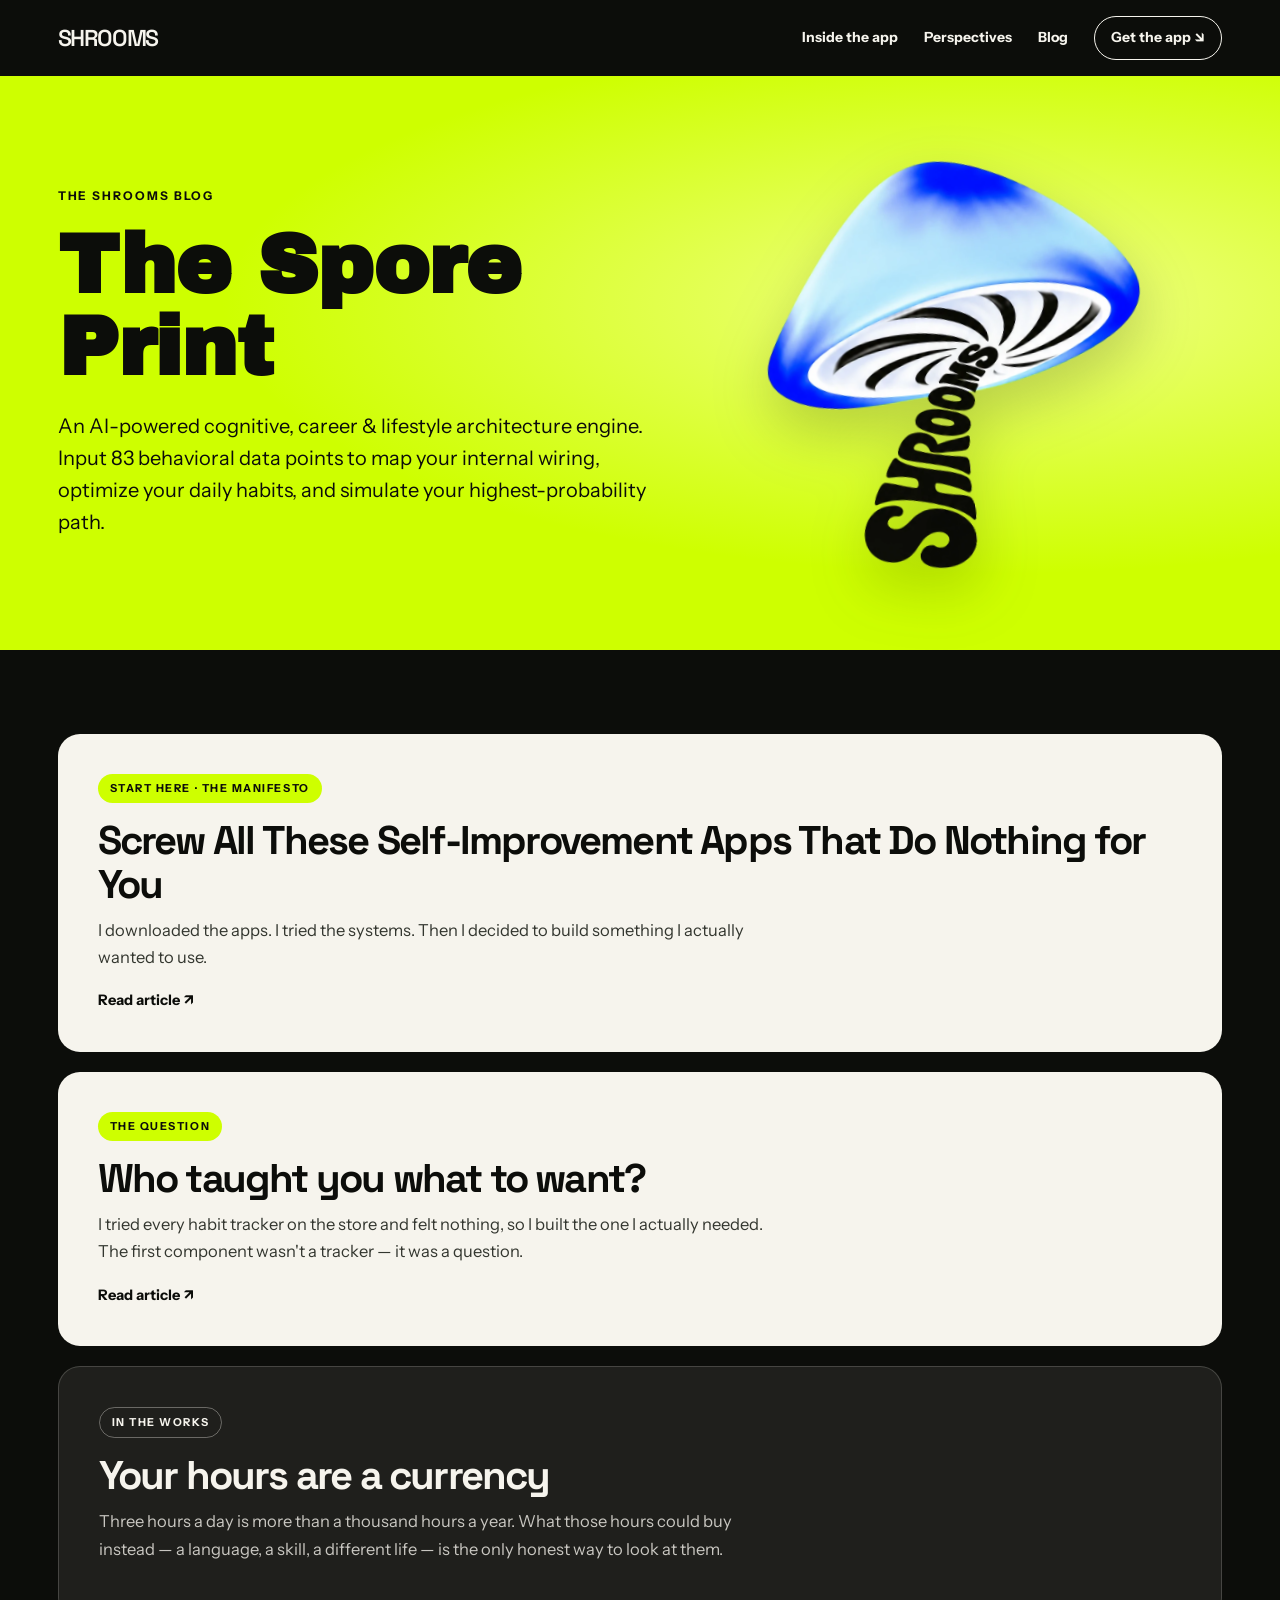
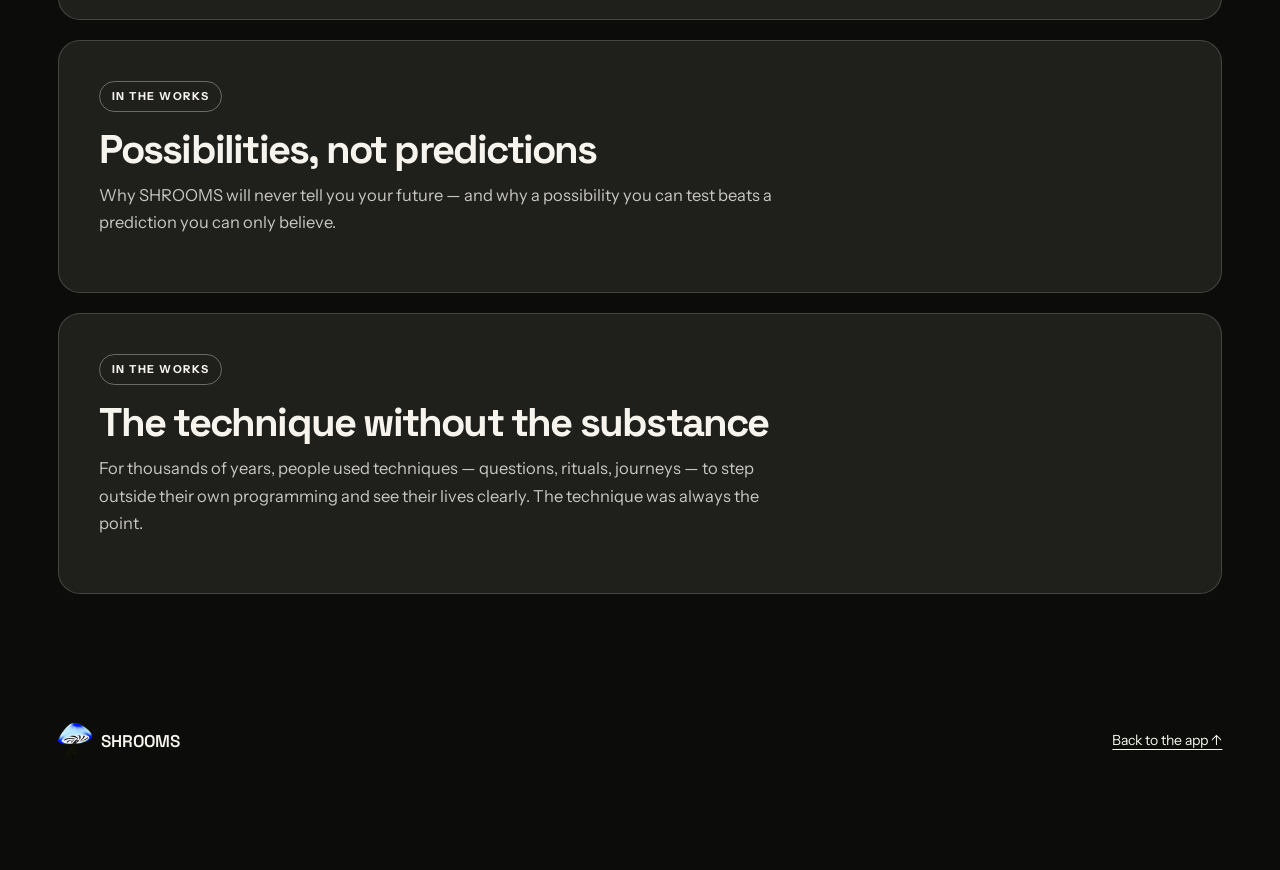
==== blog/index.html @ 31cdce51 "Publish Angel's manifesto article 'Screw All These Self-Improvement Apps That Do Nothing for You' as" ====
<!doctype html>
<html lang="en">
<head>
<meta charset="utf-8">
<meta name="viewport" content="width=device-width, initial-scale=1">
<meta name="description" content="The Spore Print — the SHROOMS blog. Notes on wanting, working, and becoming, from the engineer building an AI-powered cognitive, career & lifestyle architecture engine.">
<meta property="og:type" content="website">
<meta property="og:url" content="https://getshrooms.app/blog/">
<meta property="og:title" content="The Spore Print | The SHROOMS Blog">
<meta property="og:description" content="Notes on wanting, working, and becoming — from the makers of SHROOMS, an AI coach for purpose & career.">
<meta property="og:image" content="https://getshrooms.app/assets/og-image.png">
<meta name="twitter:card" content="summary_large_image">
<meta name="twitter:title" content="The Spore Print | The SHROOMS Blog">
<meta name="twitter:description" content="Notes on wanting, working, and becoming — from the makers of SHROOMS, an AI coach for purpose & career.">
<meta name="twitter:image" content="https://getshrooms.app/assets/og-image.png">
<meta name="theme-color" content="#0b0d09">
<title>The Spore Print | The SHROOMS Blog</title>
<link rel="icon" href="../assets/shrooms.png">
<link rel="preconnect" href="https://fonts.googleapis.com">
<link rel="preconnect" href="https://fonts.gstatic.com" crossorigin>
<link href="https://fonts.googleapis.com/css2?family=Archivo+Black&family=Instrument+Sans:wght@400;500;600;700&family=Space+Grotesk:wght@500;600;700&display=swap" rel="stylesheet">
<link rel="stylesheet" href="../style.css?v=20261117-execution">
<style>
  .spore-hero { background:var(--lime); color:var(--ink); position:relative; overflow:hidden; }
  .spore-hero::before { content:""; position:absolute; inset:0; background:radial-gradient(ellipse at 78% 40%,#f0ff86,transparent 55%); }
  .spore-stage { position:relative; display:grid; grid-template-columns:minmax(0,1.15fr) minmax(0,1fr); align-items:center; gap:24px; padding:clamp(44px,7vw,84px) 0; }
  .spore-kicker { font-size:12px; font-weight:700; letter-spacing:.16em; text-transform:uppercase; margin:0 0 18px; }
  .spore-hero h1 { font-family:"Archivo Black",sans-serif; font-size:clamp(42px,7vw,84px); line-height:.98; letter-spacing:-.01em; margin:0 0 22px; }
  .spore-lead { max-width:52ch; font-size:clamp(16px,1.9vw,20px); line-height:1.6; margin:0; }
  .spore-art { display:grid; place-items:center; }
  .spore-art img { width:min(100%,380px); height:auto; transform:rotate(-6deg); filter:drop-shadow(0 24px 28px #33480040); }
  .post-grid { padding:clamp(44px,7vw,84px) 0 clamp(64px,9vw,110px); display:grid; gap:20px; }
  .post-card { display:block; text-decoration:none; background:var(--paper); color:var(--ink); border-radius:22px; padding:clamp(24px,3.4vw,40px); }
  .post-card .post-tag { display:inline-block; font-size:11px; font-weight:700; letter-spacing:.14em; text-transform:uppercase; background:var(--lime); border-radius:100px; padding:6px 12px; margin-bottom:16px; }
  .post-card h2 { font-family:"Space Grotesk",sans-serif; font-weight:700; font-size:clamp(26px,3.6vw,40px); line-height:1.1; margin:0 0 10px; }
  .post-card p { max-width:62ch; margin:0 0 16px; line-height:1.65; color:#33362f; font-size:16.5px; }
  .post-card .read { font-weight:700; font-size:14.5px; }
  a.post-card:hover h2 { color:var(--blue); }
  .post-card.soon { background:#f6f4ed14; color:var(--paper); border:1px solid #f6f4ed2e; }
  .post-card.soon .post-tag { background:transparent; border:1px solid #f6f4ed59; color:var(--paper); }
  .post-card.soon p { color:#f6f4edc9; }
  @media (max-width:760px) { .spore-stage { grid-template-columns:1fr; } .spore-art img { width:min(64%,300px); } }
</style>
</head>
<body>
<header class="shell">
<a class="wordmark" href="../">SHROOMS</a>
<nav aria-label="Main"><a href="../#preview">Inside the app</a><a class="reviews-nav" href="../#reviews">Perspectives</a><a href="./" aria-current="page">Blog</a><a class="store-link" href="../#download">Get the app ↘</a></nav>
</header>
<main>
<section class="spore-hero">
<div class="shell spore-stage">
<div>
<p class="spore-kicker">The SHROOMS Blog</p>
<h1>The Spore Print</h1>
<p class="spore-lead">An AI-powered cognitive, career &amp; lifestyle architecture engine. Input 83 behavioral data points to map your internal wiring, optimize your daily habits, and simulate your highest-probability path.</p>
</div>
<div class="spore-art"><img src="../assets/shrooms.png" alt="Glacier-blue SHROOMS mushroom"></div>
</div>
</section>
<section class="post-grid shell" aria-label="Articles">
<a class="post-card" href="screw-all-these-self-improvement-apps.html">
<span class="post-tag">Start here · The manifesto</span>
<h2>Screw All These Self-Improvement Apps That Do Nothing for You</h2>
<p>I downloaded the apps. I tried the systems. Then I decided to build something I actually wanted to use.</p>
<span class="read">Read article ↗</span>
</a>
<a class="post-card" href="who-taught-you-what-to-want.html">
<span class="post-tag">The question</span>
<h2>Who taught you what to want?</h2>
<p>I tried every habit tracker on the store and felt nothing, so I built the one I actually needed. The first component wasn't a tracker — it was a question.</p>
<span class="read">Read article ↗</span>
</a>
<div class="post-card soon">
<span class="post-tag">In the works</span>
<h2>Your hours are a currency</h2>
<p>Three hours a day is more than a thousand hours a year. What those hours could buy instead — a language, a skill, a different life — is the only honest way to look at them.</p>
</div>
<div class="post-card soon">
<span class="post-tag">In the works</span>
<h2>Possibilities, not predictions</h2>
<p>Why SHROOMS will never tell you your future — and why a possibility you can test beats a prediction you can only believe.</p>
</div>
<div class="post-card soon">
<span class="post-tag">In the works</span>
<h2>The technique without the substance</h2>
<p>For thousands of years, people used techniques — questions, rituals, journeys — to step outside their own programming and see their lives clearly. The technique was always the point.</p>
</div>
</section>
</main>
<footer class="shell"><a class="wordmark" href="../"><img src="../assets/shrooms.png" alt="">SHROOMS</a><a href="../">Back to the app ↑</a></footer>
</body>
</html>
---- style.css ----
:root {
  --ink:#0c0d0a;
  --paper:#f6f4ed;
  --lime:#ceff00;
  --blue:#141cdd;
}
* { box-sizing:border-box; }
html { scroll-behavior:smooth; }
body { margin:0; background:var(--ink); color:var(--paper); font:16px/1.55 "DM Sans",sans-serif; }
a { color:inherit; text-underline-offset:.25em; }
a:focus-visible { outline:3px solid #778eff; outline-offset:5px; }
.shell { width:min(1250px,91%); margin-inline:auto; }
header, footer { display:flex; justify-content:space-between; align-items:center; gap:12px; padding-block:19px; }
.wordmark { display:inline-flex; align-items:center; gap:8px; font:17px "Archivo Black",sans-serif; text-decoration:none; }
.wordmark img { width:35px; height:36px; object-fit:contain; }
nav { display:flex; align-items:center; gap:26px; font-size:14px; font-weight:700; }
nav a, .button { text-decoration:none; }
.store-link, .button { display:inline-flex; align-items:center; gap:12px; border-radius:100px; padding:10px 16px; border:1px solid currentColor; }
.store-link:hover { color:var(--lime); }
.hero { position:relative; isolation:isolate; overflow:hidden; color:var(--ink); background:var(--lime); }
.hero::before { content:""; position:absolute; z-index:-1; inset:0; background:radial-gradient(ellipse at 77% 36%,#f0ff86,transparent 55%); }
.stage { display:grid; grid-template-columns:minmax(0,1.15fr) minmax(0,1fr); min-height:min(690px,90vh); align-items:center; padding-block:58px; }
.hero-copy { position:relative; z-index:1; }
h1,h2,h3 { font:400 1em/.98 "Archivo Black",sans-serif; margin:0; }
h1 { font-size:clamp(45px,6.4vw,102px); letter-spacing:-.084em; }
h1 span,h1 em { display:block; }
h1 em { color:#151db4; font-style:normal; }
.lead { max-width:39ch; margin:24px 0; font-size:clamp(17px,2vw,22px); }
.button { background:var(--ink); color:var(--paper); font-weight:700; padding:13px 19px; }
.button:hover { background:var(--blue); }
.art { position:relative; display:grid; isolation:isolate; place-items:center; }
.art::before,.art::after { content:""; position:absolute; z-index:-1; width:110%; height:47%; border:1px solid #38410052; border-radius:50%; transform:rotate(-28deg); }
.art::after { width:123%; height:63%; }
.art img { width:min(100%,520px); height:auto; filter:drop-shadow(0 27px 30px #33480053); transform:rotate(-8deg); }
figcaption { display:flex; justify-content:space-between; gap:10px; margin-top:16px; font-size:13px; }
.eyebrow { font-size:13px; letter-spacing:.18em; font-weight:700; color:var(--lime); margin-bottom:18px; }
h2 { font-size:clamp(40px,5.7vw,76px); letter-spacing:-.075em; }
h3 { font-size:17px; }
.download { padding:64px 0; color:var(--ink); background:var(--paper); text-align:center; }
.app-art { width:100px; height:auto; border-radius:19px; margin-bottom:17px; }
.download p { font-size:20px; margin:16px 0; }
.badges { display:flex; justify-content:center; align-items:center; gap:12px; flex-wrap:wrap; }
.badges a { display:flex; align-items:center; min-height:56px; }
.badges img { display:block; height:56px; width:auto; }
.badges a:last-child img { height:82px; margin:-13px; }
.badges { gap:22px; }
footer { font-size:14px; }
@media (max-width:700px) {
  .stage { grid-template-columns:1fr; }
  h1 { font-size:clamp(37px,9.1vw,63px); }
  .stage { padding-block:43px 28px; gap:24px; min-height:0; }
  .art img { width:min(78%,365px); }
  .art::before,.art::after { max-width:100%; }
  nav a:first-child { display:none; }
}
@media (prefers-reduced-motion:no-preference) {
  h1 span { animation: enter-type .7s cubic-bezier(.18,.82,.28,1) both; }
  h1 em { animation: enter-type .8s .14s cubic-bezier(.18,.82,.28,1) both; }
  .art { animation: enter-art 1.1s .05s cubic-bezier(.18,.82,.28,1) both; }
}
@keyframes enter-type {
  from { clip-path:inset(100% 0 0); transform:translateY(.5em); }
  to { clip-path:inset(0); transform:none; }
}
@keyframes enter-art {
  from { opacity:0; transform:translate(12%,10%) rotate(15deg) scale(.79); }
  to { opacity:1; transform:none; }
}
@media (prefers-reduced-motion:reduce) { html { scroll-behavior:auto; } }

/* Keep the entire wordmark stem visible against the lime field. */
.art { padding:18px 12px 35px; }
.art img { position:relative; width:min(100%,480px); transform:rotate(-6deg); }
.art::before,.art::after { transform:rotate(-26deg); }
.orbit {
  position:absolute;
  width:105%;
  height:46%;
  border-radius:50%;
  border:1px solid #35410055;
  transform:rotate(-26deg);
}
.orbit::after {
  content:"";
  position:absolute;
  left:13%;
  bottom:13%;
  width:12px;
  height:12px;
  border-radius:50%;
  background:var(--blue);
}
@media (prefers-reduced-motion:no-preference) {
  .art img { animation:float-art 5s .95s ease-in-out both; }
  .orbit { animation:orbit-in 1.5s .25s ease-out both; }
}
@keyframes float-art {
  0%,100% { transform:translateY(0) rotate(-6deg); }
  48% { transform:translateY(-14px) rotate(-3deg); }
}
@keyframes orbit-in {
  from { opacity:0; transform:rotate(6deg) scale(.7); }
  to { opacity:1; transform:rotate(-26deg) scale(1); }
}
@media (max-width:700px) {
  .art { padding:10px 8px 22px; }
  .art img { width:min(75%,345px); }
  .orbit { width:95%; }
}

.opening { position:relative; min-width:0; }
.opening-control {
  position:absolute;
  z-index:2;
  right:4%;
  bottom:0;
  background:var(--lime);
  color:var(--ink);
  border:1px solid currentColor;
  border-radius:100px;
  padding:7px 13px;
  font:700 13px "DM Sans",sans-serif;
  cursor:pointer;
}
.opening-control:focus-visible { outline:3px solid var(--blue); outline-offset:4px; }
 .sequence {
  display:none;
  position:absolute;
  inset:0 0 37px;
  overflow:hidden;
  border-radius:28px;
  background:#141cdd;
  color:var(--paper);
}
.playing .sequence { display:block; }
.playing .art { visibility:hidden; }
.sequence-diagram { position:absolute; inset:8% 8% 33%; }
.sequence-axis {
  position:absolute;
  inset:0;
  border:1px solid #ffffff70;
  border-radius:50%;
}
.sequence-diagram i {
  position:absolute;
  top:0;
  left:0;
  width:100%;
  height:12px;
  border-radius:50px;
  background:var(--lime);
  transform-origin:left center;
}
.sequence-copy { position:absolute; inset:auto 8% 10%; }
.sequence-copy span { color:var(--lime); font-size:12px; font-weight:700; letter-spacing:.12em; }
.sequence-copy strong {
  display:block;
  margin-top:10px;
  max-width:15ch;
  font:400 clamp(23px,3.6vw,52px)/1.02 "Archivo Black",sans-serif;
  letter-spacing:-.055em;
}
.sequence-progress { position:absolute; inset:auto 0 0; height:3px; background:var(--lime); transform-origin:left; }
@media (max-width:700px) { .opening { padding-bottom:28px; } }
@media (prefers-reduced-motion:reduce) {
  .playing .sequence { display:none; }
  .playing .art { visibility:visible; }
}

.sequence-logo {
  position:absolute;
  inset:0;
  margin:auto;
  width:71%;
  height:84%;
  object-fit:contain;
  opacity:0;
  filter:drop-shadow(0 0 10px #f6f4eda6);
  pointer-events:none;
}

/* Launch identity and editorial rhythm. */
header { padding-block:16px; }
header .wordmark { letter-spacing:-.06em; font-size:23px; }
.hero { background:#cfff08; }
.hero::before { background:radial-gradient(ellipse at 76% 48%,#f2ffb1,transparent 57%); }
.hero-kicker { font-size:12px; font-weight:700; letter-spacing:.16em; margin:0 0 20px; }
.stage { position:relative; grid-template-columns:minmax(0,1fr) minmax(0,1fr); min-height:clamp(600px,56vw,830px); }
.art img { width:min(100%,600px); }
.dither { position:absolute; inset:0; width:100%; height:100%; pointer-events:none; }
.download { text-align:left; padding:clamp(55px,8vw,115px) 0; }
.download>.shell { display:grid; grid-template-columns:minmax(0, .8fr) minmax(0,1.2fr); gap:clamp(24px,7vw,96px); align-items:center; }
.app-art { width:min(100%,370px); justify-self:center; margin:0; border-radius:22%; }
.download .app-name { font-weight:700; font-size:14px; letter-spacing:.15em; margin:0 0 12px; }
.badges { justify-content:flex-start; }
@media (max-width:700px) {
  .stage,.download>.shell { grid-template-columns:1fr; }
  .stage { min-height:0; }
  .art img { width:min(90%,420px); }
  .download { text-align:center; }
  .app-art { width:min(76%,300px); }
  .badges { justify-content:center; }
}

.hero-field {
  position:absolute;
  inset:0;
  pointer-events:none;
  overflow:hidden;
}
.hero-field i {
  position:absolute;
  width:clamp(540px,77vw,1300px);
  aspect-ratio:1;
  top:50%;
  left:77%;
  border:1px solid #1728002c;
  border-radius:43% 57% 62% 38% / 51% 42% 58% 49%;
  transform:translate(-50%,-50%) rotate(var(--angle)) scale(var(--size));
  background:repeating-radial-gradient(ellipse at center,#54760013 0 1px,transparent 2px 21px);
  mask-image:radial-gradient(ellipse at center,transparent 37%,#000 62%,transparent 75%);
}
.hero-field i:nth-child(1) { --angle:-25deg; --size:1; }
.hero-field i:nth-child(2) { --angle:33deg; --size:.83; }
.hero-field i:nth-child(3) { --angle:-48deg; --size:1.17; }
@media (prefers-reduced-motion:no-preference) {
  .hero-field i { animation:terrain-sweep 4.8s cubic-bezier(.2,.65,.24,1) both; }
  .hero-field i:nth-child(2) { animation-delay:.08s; }
  .hero-field i:nth-child(3) { animation-delay:.16s; }
}
@keyframes terrain-sweep {
  0% { opacity:0; transform:translate(-55%,-46%) rotate(calc(var(--angle) - 35deg)) scale(calc(var(--size) * .62)); }
  42% { opacity:1; }
  100% { transform:translate(-50%,-50%) rotate(var(--angle)) scale(var(--size)); }
}
@media (max-width:700px) {
  .hero-field i { top:70%; left:56%; }
}

.hero h1 { font-size:clamp(46px,5.85vw,90px); text-wrap:balance; }
@media (max-width:700px) {
  .hero h1 { font-size:clamp(36px,8.9vw,62px); }
}

/* Social Proof 16 Block (ReactBits Pro layout) */
.social-proof-16 {
  background: #12142d;
  padding-block: clamp(60px, 8vw, 115px);
  border-top: 1px solid #282d5a;
  border-bottom: 1px solid #282d5a;
}
.sp16-container {
  display: grid;
  grid-template-columns: minmax(0, 1fr) minmax(0, 1.2fr);
  gap: clamp(32px, 5vw, 64px);
  align-items: center;
}
.sp16-featured {
  display: flex;
  flex-direction: column;
  gap: 22px;
}
.sp16-tag {
  display: inline-flex;
  align-items: center;
  gap: 12px;
  font-size: 13px;
  font-weight: 700;
  letter-spacing: .12em;
  color: var(--lime);
}
.sp16-quote {
  margin: 0;
  font: 400 clamp(24px, 3.2vw, 40px)/1.15 "Archivo Black", sans-serif;
  letter-spacing: -.04em;
  color: var(--paper);
}
.sp16-author {
  display: flex;
  align-items: center;
  gap: 14px;
}
.sp16-avatar {
  width: 48px;
  height: 48px;
  border-radius: 50%;
  background: var(--lime);
  color: var(--ink);
  font: 700 16px/48px "Archivo Black", sans-serif;
  text-align: center;
  flex-shrink: 0;
}
.sp16-meta strong {
  display: block;
  font-size: 16px;
  color: var(--paper);
}
.sp16-meta span {
  font-size: 13px;
  color: #a4a9d6;
}
.sp16-grid {
  display: grid;
  grid-template-columns: repeat(2, minmax(0, 1fr));
  gap: 14px;
}
.sp16-card {
  background: #1a1e42;
  border: 1px solid #363c72;
  border-radius: 18px;
  padding: 18px 20px;
  display: flex;
  flex-direction: column;
  gap: 12px;
  transition: transform .2s ease, border-color .2s ease;
}
.sp16-card:hover {
  transform: translateY(-2px);
  border-color: #5d66ad;
}
.sp16-card-header {
  display: flex;
  justify-content: space-between;
  align-items: center;
  gap: 10px;
}
.sp16-user {
  display: flex;
  align-items: center;
  gap: 10px;
}
.sp16-pic {
  width: 32px;
  height: 32px;
  border-radius: 50%;
  background: #2b3164;
  color: var(--lime);
  font: 700 12px/32px "DM Sans", sans-serif;
  text-align: center;
  flex-shrink: 0;
}
.sp16-user strong {
  display: block;
  font-size: 14px;
  line-height: 1.2;
  color: var(--paper);
}
.sp16-user span {
  display: block;
  font-size: 12px;
  color: #8b92c4;
}
.sp16-pill {
  font-size: 11px;
  font-weight: 700;
  text-transform: uppercase;
  letter-spacing: .08em;
  padding: 3px 8px;
  border-radius: 100px;
  background: #2b3164;
  color: var(--lime);
}
.sp16-card p {
  margin: 0;
  font-size: 14px;
  line-height: 1.45;
  color: #dde1ff;
}
@media (max-width: 900px) {
  .sp16-container { grid-template-columns: 1fr; }
}
@media (max-width: 520px) {
  .sp16-grid { grid-template-columns: 1fr; }
}

/* Hero: the green becomes a glow in the dark, not a wall. */
.hero {
  color:var(--paper);
  background:radial-gradient(ellipse 55% 75% at 72% 52%,#7d9a05 0%,#3a4a06 30%,#151b0a 58%,#0b0d09 82%);
}
.hero::before { background:radial-gradient(circle at 71% 56%,#dcff4dcc 0,#b6e10055 17%,transparent 36%); }
.hero-kicker { color:var(--lime); }
.hero .lead { color:#d4d7c8; }
h1 em { color:var(--lime); }
.hero .button { background:var(--lime); color:var(--ink); }
.hero .button:hover { background:var(--paper); }
.hero-field i {
  border-color:#ceff001c;
  background:repeating-radial-gradient(ellipse at center,#ceff000d 0 1px,transparent 2px 21px);
}
.orbit, .art::before, .art::after { border-color:#ceff0033; }
.art img { filter:drop-shadow(0 30px 40px #000a); }
@media (max-width:700px) {
  .hero { background:radial-gradient(ellipse 90% 45% at 50% 78%,#7d9a05 0%,#3a4a06 34%,#151b0a 66%,#0b0d09 90%); }
  .hero::before { background:radial-gradient(circle at 50% 80%,#dcff4dcc 0,#b6e10055 24%,transparent 48%); }
}

/* THE TRIP stream: noise in, three directions out, the phone in the middle. */
.stream {
  position:relative;
  overflow:hidden;
  padding-block:clamp(64px,9vw,120px) clamp(48px,6vw,84px);
  background:radial-gradient(ellipse 55% 45% at 50% 56%,#18200d 0%,#0c0d0a 72%);
}
.stream-head { text-align:center; }
.stream-head h2 em { color:var(--lime); font-style:normal; }
.stream-head .lead { max-width:46ch; margin-inline:auto; color:#c9ccbe; }
.stream-stage { position:relative; display:grid; place-items:center; height:clamp(660px,58vw,760px); }
.stream-canvas { position:absolute; inset:0; width:100%; height:100%; }
.stream-device {
  position:relative;
  z-index:1;
  margin:0;
  width:300px;
  transform:perspective(1200px) rotateX(var(--tilt-x,0deg)) rotateY(var(--tilt-y,0deg));
  transition:transform .6s cubic-bezier(.2,.8,.2,1);
}
.stream-device::after {
  content:"";
  position:absolute;
  z-index:3;
  inset:10px;
  border-radius:44px;
  pointer-events:none;
  background:radial-gradient(circle at var(--glare-x,28%) var(--glare-y,8%),#ffffff1c,transparent 42%);
}
.phone {
  position:relative;
  padding:10px;
  border-radius:54px;
  background:linear-gradient(150deg,#55594f,#1b1d18 22%,#0d0e0b 70%,#43473e);
  box-shadow:inset 0 0 0 1.5px #767b6e,inset 0 0 0 4px #0a0b08,0 50px 90px -30px #000,0 0 120px -20px #ceff0040;
}
.phone::before,.phone::after {
  content:"";
  position:absolute;
  width:3px;
  border-radius:2px;
  background:#5d6155;
}
.phone::before { right:-3px; top:26%; height:13%; }
.phone::after { left:-3px; top:20%; height:8%; box-shadow:0 70px 0 #5d6155; }
.phone-island {
  position:absolute;
  z-index:2;
  top:21px;
  left:50%;
  width:92px;
  height:27px;
  margin-left:-46px;
  border-radius:20px;
  background:#000;
}
.device-screen {
  position:relative;
  height:600px;
  overflow:hidden auto;
  scrollbar-width:none;
  border-radius:44px;
  background:linear-gradient(180deg,#18200d,#0b0c09 50%);
}
.phone-status { display:flex; justify-content:space-between; align-items:center; padding:0 14px 0 16px; margin:-36px 0 26px; font-size:13px; font-weight:700; }
.phone-signal { display:flex; align-items:flex-end; gap:2px; height:10px; }
.phone-signal i { width:3px; border-radius:1px; background:var(--paper); }
.phone-signal i:nth-child(1) { height:4px; }
.phone-signal i:nth-child(2) { height:6px; }
.phone-signal i:nth-child(3) { height:8px; }
.phone-signal i:nth-child(4) { height:10px; }
.phone-demo { color:var(--paper); padding:54px 18px 24px; }
.demo-label { margin:0 0 12px; font-size:11px; font-weight:700; letter-spacing:.16em; color:var(--lime); }
.demo-stages { display:flex; gap:4px; padding:4px; border-radius:13px; background:#ffffff0f; }
.demo-stages button {
  flex:1;
  border:0;
  border-radius:9px;
  padding:8px 4px;
  background:transparent;
  color:#b9bcae;
  font:600 12px "DM Sans",sans-serif;
  cursor:pointer;
}
.demo-stages button[aria-pressed="true"] { background:var(--lime); color:var(--ink); }
.phone-demo h3 { margin-top:22px; font-size:25px; line-height:1.06; letter-spacing:-.045em; }
.phone-demo fieldset { border:0; padding:0; margin:18px 0; min-width:0; }
.phone-demo legend { margin-bottom:4px; font-size:12px; color:#a9ac9f; }
.phone-demo label {
  display:flex;
  gap:10px;
  margin:8px 0;
  padding:12px;
  border:1px solid #ffffff1f;
  border-radius:14px;
  background:#ffffff08;
  font-size:14px;
  line-height:1.3;
  cursor:pointer;
  transition:border-color .2s,background-color .2s;
}
.phone-demo label:has(input:checked) { border-color:var(--lime); background:#ceff0012; }
.phone-demo input { accent-color:var(--lime); flex:none; }
.phone-demo p { font-size:14px; color:#c9ccbe; }
.phone-demo #demo-reveal img { display:block; width:100%; height:auto; border-radius:14px; }
.demo-next {
  width:100%;
  border:0;
  border-radius:100px;
  padding:13px;
  background:#ffffff1a;
  color:var(--paper);
  font:700 14px "DM Sans",sans-serif;
  cursor:pointer;
}
.demo-next:not(:disabled) { background:var(--lime); color:var(--ink); }
.demo-next:disabled { opacity:.5; cursor:default; }
.stream-legend { position:relative; z-index:2; display:grid; grid-template-columns:repeat(3,minmax(0,1fr)); gap:24px; text-align:center; }
.stream-legend span { font:700 11px monospace; letter-spacing:.12em; color:var(--lime); }
.stream-legend h3 { margin:8px 0; font-size:20px; letter-spacing:-.03em; }
.stream-legend p { max-width:28ch; margin:0 auto; font-size:14px; color:#a9ac9f; }
.stream-foot { margin-top:30px; text-align:center; }
.demo-motion {
  border:1px solid #ffffff33;
  border-radius:100px;
  padding:7px 14px;
  background:transparent;
  color:#c9ccbe;
  font:600 13px "DM Sans",sans-serif;
  cursor:pointer;
}
.demo-motion[aria-pressed="true"] { border-color:var(--lime); }
@media (max-width:759px) {
  .stream-stage { height:900px; }
  .stream-device { width:min(290px,80vw); }
  .device-screen { height:560px; }
  .stream-legend { grid-template-columns:1fr; gap:22px; }
}
@media (prefers-reduced-motion:reduce) {
  .stream-device { transition:none; }
  .demo-motion { display:none; }
}

/* A bright field keeps the full blue cap and black stem legible. */
.hero { background:#d8f88b; color:#17200d; }
.hero::before { background:radial-gradient(ellipse at 77% 45%,#f4ffd9 0%,#e9ffb9 28%,transparent 66%); }
.hero .hero-kicker { color:#28359f; text-transform:uppercase; }
.hero .lead { color:#29321d; }
.hero h1 em { color:#2535ad; }
.hero .button { background:#17200d; color:#f6f4ed; }
.hero .button:hover { background:#2535ad; }
.hero .art img { filter:drop-shadow(0 22px 27px #33450038); }
.hero-field { opacity:.38; }
.wave-words {
  position:absolute;
  inset:5% -20% 0 38%;
  display:flex;
  flex-direction:column;
  justify-content:center;
  gap:10px;
  transform:perspective(700px) rotateX(32deg) rotateZ(-14deg);
  overflow:hidden;
  pointer-events:none;
  opacity:.12;
  mask-image:radial-gradient(ellipse,#000 15%,transparent 70%);
}
.wave-words span {
  white-space:nowrap;
  font:400 clamp(22px,3.8vw,60px)/1.1 "Archivo Black",sans-serif;
  letter-spacing:-.035em;
  color:#3b51a2;
}
@media (prefers-reduced-motion:no-preference) {
  .wave-words span { animation:word-swell 4s ease-in-out 1; animation-delay:calc(var(--row) * 90ms); }
  .vapor-heading { animation:vapor-arrival 1.2s ease-out both; }
}
@keyframes word-swell {
  0%,100% { transform:translateX(0); }
  50% { transform:translateX(-55px) translateY(-7px); }
}
@keyframes vapor-arrival {
  from { opacity:0; filter:blur(8px); letter-spacing:.24em; transform:translateY(7px); }
  to { opacity:1; filter:blur(0); letter-spacing:.16em; transform:none; }
}
@media(max-width:700px) { .wave-words { inset:33% -35% 0 -15%; } }

/* Match the electric lime of the SHROOMS icon. */
.hero { background:#ceff00; }
.hero::before {
  background:radial-gradient(ellipse at 75% 46%,#e1ff73 0%,#d5ff36 32%,#ceff00 70%);
}
.hero .lead { color:#20270d; }
.wave-words { opacity:.055; }
.hero-field { opacity:.18; }
.hero .art img { filter:drop-shadow(0 18px 22px #43560028); }

.hero { background:#ceff00; }
.hero::before { background:none; }
.wave-words {
  inset:-8% -22% -8% -10%;
  opacity:.22;
  gap:14px;
  mask-image:radial-gradient(ellipse 25% 48% at 77% 48%,transparent 18%,#0004 54%,#000 100%);
}
.wave-words span { color:#304d8c; }
.hero-field { opacity:.25; }
@media (prefers-reduced-motion:no-preference) {
  .wave-words span { animation:word-swell 4.5s ease-in-out both; animation-delay:calc(var(--row) * 110ms); }
}
@media(max-width:700px) {
  .wave-words {
    inset:0 -35%;
    mask-image:radial-gradient(ellipse 38% 31% at 50% 74%,transparent 20%,#0004 60%,#000 100%);
  }
}

.background-motion {
  position:absolute;
  z-index:3;
  bottom:12px;
  left:4.5%;
  border:1px solid #17200d55;
  border-radius:30px;
  background:#ceff00de;
  color:#17200d;
  padding:7px 12px;
  font:600 12px "DM Sans",sans-serif;
  cursor:pointer;
}
@media(prefers-reduced-motion:no-preference) {
  .wave-words span {
    animation:word-swell 5.5s ease-in-out infinite;
    animation-delay:calc(var(--row) * -350ms);
  }
  .hero.background-paused .wave-words span { animation-play-state:paused; }
}
@media(prefers-reduced-motion:reduce) { .background-motion { display:none; } }

.wave-field {
  position:absolute;
  inset:0;
  display:block;
  width:100%;
  height:100%;
  pointer-events:none;
}
.hero .hero-field { display:none; }
.hero .stage { position:relative; z-index:1; }

@media(max-width:759px) {
  header.shell { padding-block:14px; }
  header .wordmark { font-size:21px; }
  header nav { gap:10px; font-size:12px; }
  header nav .reviews-nav { display:none; }
  .hero .stage { padding-block:38px 25px; gap:8px; }
  .hero h1 { font-size:clamp(39px,10vw,64px); letter-spacing:-.065em; }
  .hero .lead { font-size:17px; line-height:1.5; margin-block:18px; }
  .hero-kicker { font-size:10px; letter-spacing:.12em; }
  .opening { padding-bottom:0; }
  .art { padding:12px 8px; }
  .art img { width:min(86%,360px); }
  .stream-head h2 { font-size:clamp(36px,9vw,60px); }
  .stream-stage { height:760px; }
  .stream-device { width:min(290px,76vw); }
  .device-screen { height:540px; }
  .download h2 { font-size:clamp(36px,9vw,58px); }
  .badges { gap:18px; }
  .badges img { max-width:42vw; object-fit:contain; }
  footer { gap:16px; }
}
@media(max-width:380px) {
  header nav .store-link { padding:8px 10px; }
  .hero h1 { font-size:37px; }
  .phone-demo h3 { font-size:22px; }
  .demo-stages button { font-size:11px; }
}

/* === LIQUID MOCK LAYER (candidate — not live) ==============================
   Hero goes dark-pool: WebGL liquid replaces the word wave. Copy flips to
   paper/lime. Mobile hero tightened: smaller art, less tower. */
.hero {
  color: var(--paper);
  background: radial-gradient(ellipse 90% 70% at 50% 30%, #22300a 0%, #121a05 45%, #0b0d09 100%);
}
.liquid-field {
  position: absolute; inset: 0; width: 100%; height: 100%;
  z-index: 0; pointer-events: none;
}
.hero .stage { position: relative; z-index: 2; }
.hero .hero-field, .hero .dither { display: none; }
.hero .hero-kicker { color: var(--lime); }
.hero h1 { color: var(--paper); }
.hero h1 em { color: var(--lime); }
.hero .lead { color: #e9ecdd; }
.hero .button {
  background: var(--lime); color: #131503; border-color: transparent;
  box-shadow: 0 10px 34px rgba(160, 220, 0, .28);
}
@media (max-width: 700px) {
  .hero .stage { padding-top: 34px; padding-bottom: 8px; }
  .hero .lead { font-size: 17px; line-height: 1.5; }
  .opening { margin-top: 10px; }
  .opening .art { max-width: 300px; margin-inline: auto; }
  .opening .art img { width: 100%; height: auto; }
}

.stream {
  background:radial-gradient(ellipse at 8% 58%,#222b70 0%,transparent 47%),
             radial-gradient(ellipse at 91% 62%,#354210 0%,transparent 42%),
             #0b0d16;
}
.stream-device { filter:drop-shadow(0 28px 45px #0009); }
@media(max-width:759px) {
  .stream {
    background:radial-gradient(ellipse at 50% 29%,#222b70 0%,transparent 40%),
               radial-gradient(ellipse at 50% 78%,#354210 0%,transparent 36%),#0b0d16;
  }
}

.hero { background:#ceff00; color:#17200d; }
.hero::before { background:none; }
.hero .lead { color:#20270d; }
.hero .hero-kicker { color:#28359f; }
.hero h1 em { color:#2535ad; }
.hero .button { background:#17200d; color:#f6f4ed; }
.hero .hero-field { display:none; }
.neural-field {
  position:absolute;
  inset:0;
  width:100%;
  height:100%;
  pointer-events:none;
  mask-image:radial-gradient(ellipse 25% 45% at 77% 48%,#0001 12%,#0005 45%,#000 85%);
}
.hero .stage { position:relative; z-index:1; }
.hero .art img { filter:drop-shadow(0 18px 22px #43560028); }
@media(max-width:759px) {
  .neural-field { mask-image:radial-gradient(ellipse 39% 28% at 53% 69%,#0001 10%,#0006 55%,#000 95%); }
}

body { font-family:"Instrument Sans",sans-serif; }
h1,h2,h3,.wordmark {
  font-family:"Space Grotesk",sans-serif;
  font-weight:600;
}
h1,.hero h1 { letter-spacing:-.055em; line-height:1.04; }
h2 { letter-spacing:-.045em; line-height:1.07; }
h3 { letter-spacing:-.025em; }
.hero .hero-kicker { letter-spacing:.14em; font-weight:600; }
.hero .lead { line-height:1.55; }
.orbit::after { display:none; }
.art::before,.art::after { display:none; }
.neural-field {
  opacity:.85;
  mask-image:radial-gradient(ellipse 28% 48% at 77% 48%,#0001 12%,#0006 50%,#000 90%);
}
@media(max-width:759px) {
  .neural-field { mask-image:radial-gradient(ellipse 42% 30% at 53% 69%,#0001 12%,#0007 65%,#000 100%); }
}

.mushroom-experiment { position:relative; background:#080d0c; overflow:hidden; }
.mushroom-field { display:block; width:100%; height:clamp(560px,62vw,760px); }
.garden-caption { position:absolute; top:34px; left:4.5%; right:4.5%; pointer-events:none; }
.garden-caption p { color:#ceff00; font-size:11px; letter-spacing:.15em; }
.garden-caption h2 { font-size:clamp(26px,4vw,48px); color:#e6eee8; }

.garden-caption h2 { color:#b8c9bb; font-weight:500; text-shadow:0 2px 18px #080d0c; }
.garden-caption p { color:#b5d570; }
.garden-caption {
  padding-bottom:24px;
  background:linear-gradient(180deg,#080d0cb3,transparent);
}

.garden-caption h2 { max-width:24ch; line-height:1.08; }
.garden-caption .garden-thought {
  max-width:43ch;
  color:#c5d2c4;
  font-size:clamp(13px,1.4vw,17px);
  letter-spacing:0;
  line-height:1.5;
  text-shadow:0 2px 12px #080d0c;
}

body { padding-bottom:92px; }
.floating-download {
  position:fixed; bottom:max(16px,env(safe-area-inset-bottom)); right:4%;
  z-index:20; display:flex; align-items:center; gap:12px;
  padding:8px 8px 8px 17px; border:1px solid #ceff0040;
  border-radius:40px; background:#101910ed; box-shadow:0 7px 26px #0005;
}
.floating-download a {
  display:block; background:#ceff00; color:#17200d; border-radius:30px;
  padding:12px 20px; font-weight:700; text-decoration:none;
}
.download-status { color:#d3decb; font-size:12px; }
@media(max-width:759px) {
  .hero .stage { grid-template-columns:minmax(0,1fr); gap:20px; }
  .hero .art img { width:min(86%,340px); }
  .floating-download { left:4%; right:4%; justify-content:space-between; gap:8px; }
  .floating-download a { padding:12px 16px; }
}
.hero { background:#ceff00; color:#17200d; }
.hero .lead { color:#20270d; }
.hero .hero-kicker { color:#28359f; }
.hero h1 { color:#17200d; font-family:"Space Grotesk",sans-serif; font-weight:600; text-shadow:none; }
.hero h1 em { color:#2535ad; text-shadow:none; }
.hero .button { background:#17200d; color:#f6f4ed; }
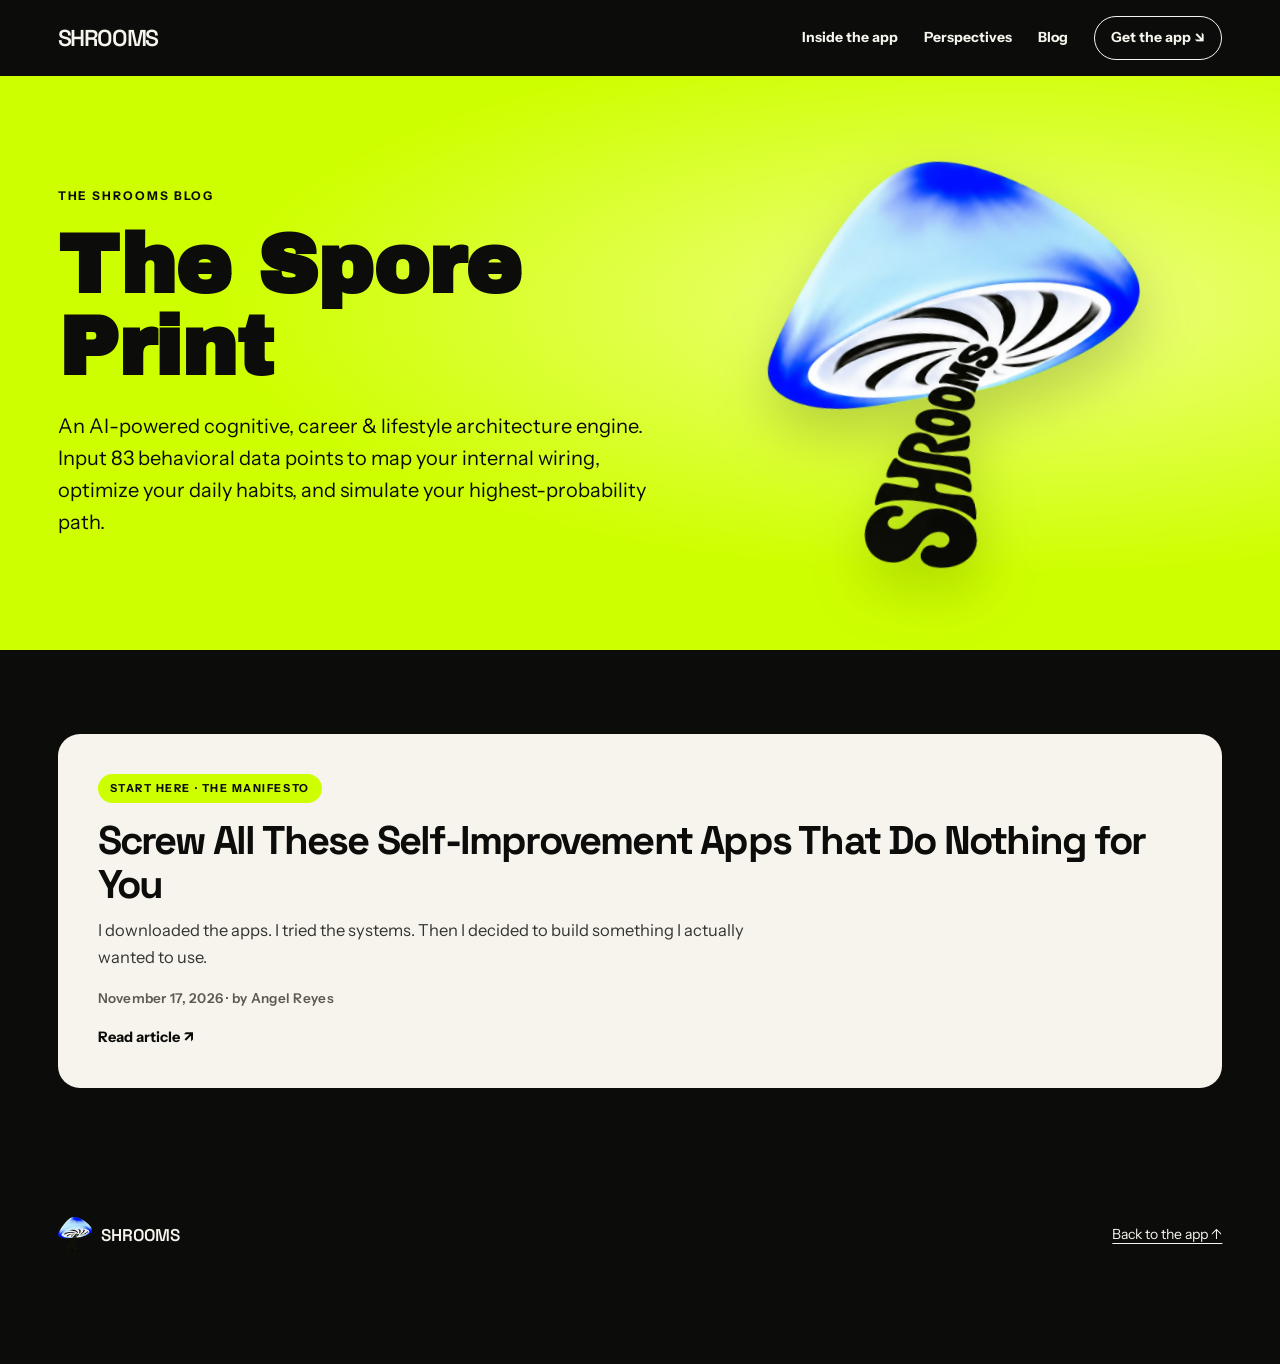
==== commit 87a7b00b: "Blog: keep only the manifesto article, add 'November 17, 2026 · by Angel Reyes' byline to card and a" ====
--- a/blog/index.html
+++ b/blog/index.html
@@ -35,6 +35,7 @@
   .post-card h2 { font-family:"Space Grotesk",sans-serif; font-weight:700; font-size:clamp(26px,3.6vw,40px); line-height:1.1; margin:0 0 10px; }
   .post-card p { max-width:62ch; margin:0 0 16px; line-height:1.65; color:#33362f; font-size:16.5px; }
   .post-card .read { font-weight:700; font-size:14.5px; }
+  .post-card .post-meta { font-size:13.5px; font-weight:600; letter-spacing:.02em; color:#5c5a52; margin:0 0 14px; }
   a.post-card:hover h2 { color:var(--blue); }
   .post-card.soon { background:#f6f4ed14; color:var(--paper); border:1px solid #f6f4ed2e; }
   .post-card.soon .post-tag { background:transparent; border:1px solid #f6f4ed59; color:var(--paper); }
@@ -63,29 +64,9 @@
 <span class="post-tag">Start here · The manifesto</span>
 <h2>Screw All These Self-Improvement Apps That Do Nothing for You</h2>
 <p>I downloaded the apps. I tried the systems. Then I decided to build something I actually wanted to use.</p>
+<p class="post-meta">November 17, 2026 · by Angel Reyes</p>
 <span class="read">Read article ↗</span>
 </a>
-<a class="post-card" href="who-taught-you-what-to-want.html">
-<span class="post-tag">The question</span>
-<h2>Who taught you what to want?</h2>
-<p>I tried every habit tracker on the store and felt nothing, so I built the one I actually needed. The first component wasn't a tracker — it was a question.</p>
-<span class="read">Read article ↗</span>
-</a>
-<div class="post-card soon">
-<span class="post-tag">In the works</span>
-<h2>Your hours are a currency</h2>
-<p>Three hours a day is more than a thousand hours a year. What those hours could buy instead — a language, a skill, a different life — is the only honest way to look at them.</p>
-</div>
-<div class="post-card soon">
-<span class="post-tag">In the works</span>
-<h2>Possibilities, not predictions</h2>
-<p>Why SHROOMS will never tell you your future — and why a possibility you can test beats a prediction you can only believe.</p>
-</div>
-<div class="post-card soon">
-<span class="post-tag">In the works</span>
-<h2>The technique without the substance</h2>
-<p>For thousands of years, people used techniques — questions, rituals, journeys — to step outside their own programming and see their lives clearly. The technique was always the point.</p>
-</div>
 </section>
 </main>
 <footer class="shell"><a class="wordmark" href="../"><img src="../assets/shrooms.png" alt="">SHROOMS</a><a href="../">Back to the app ↑</a></footer>
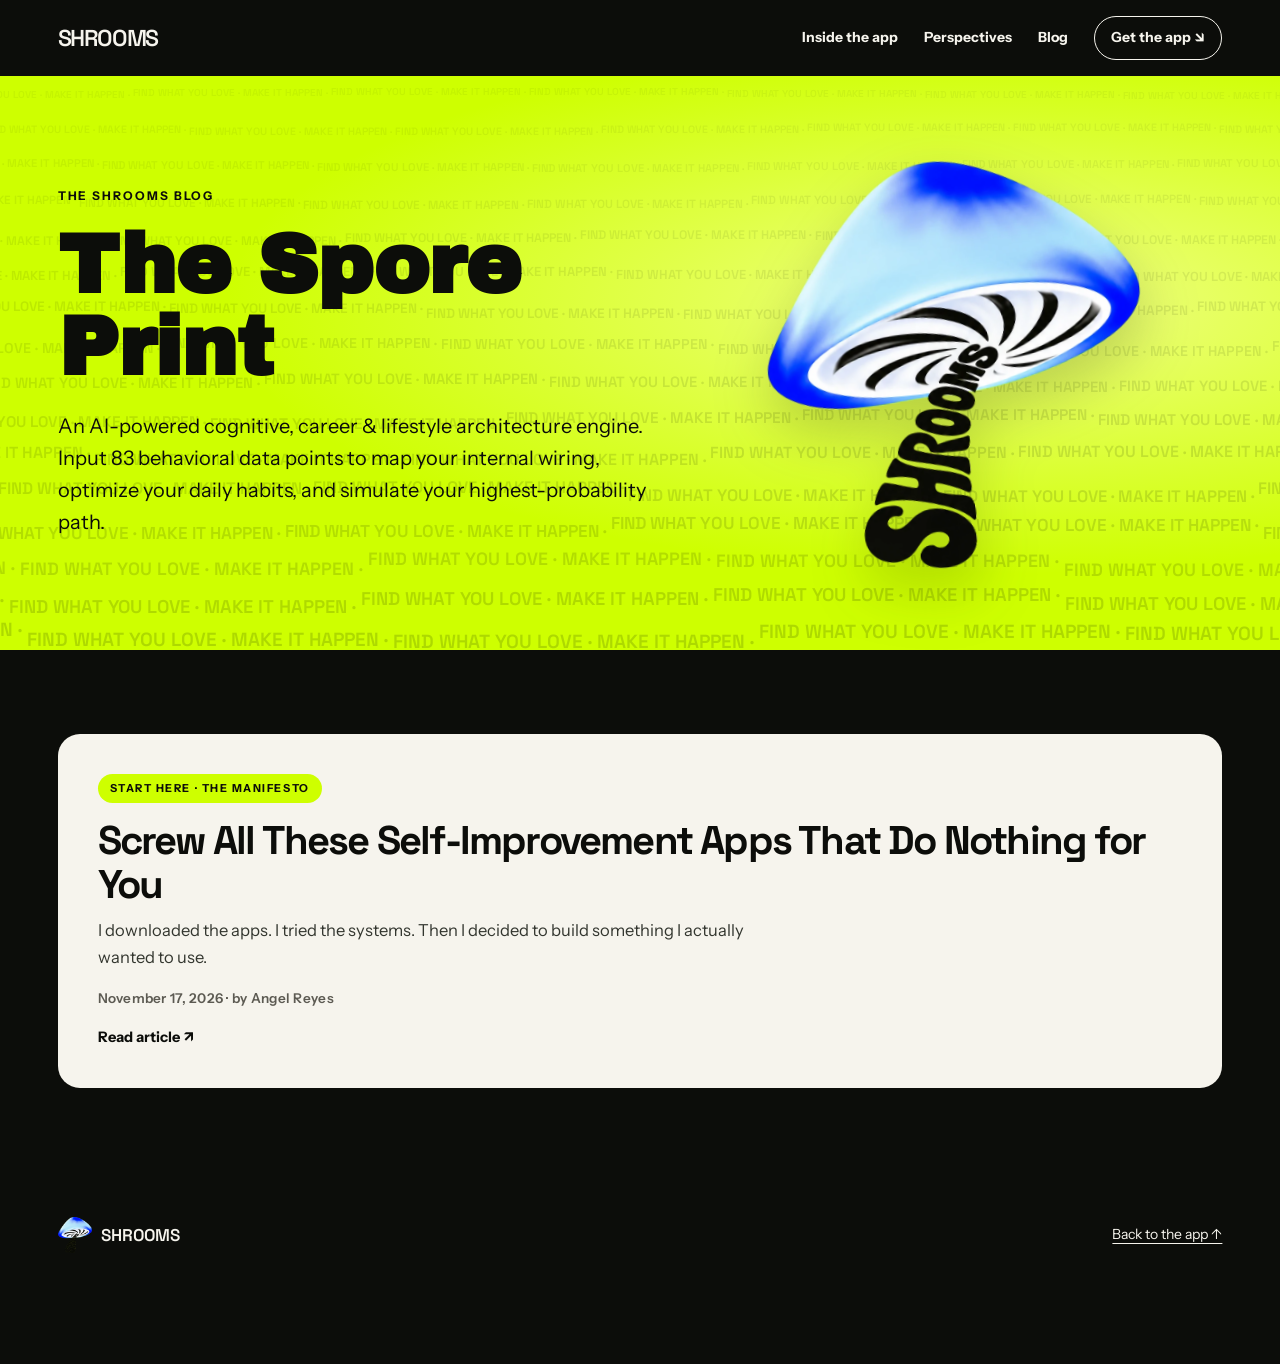
==== commit fab01433: "Mobile hero: mushroom under the headline on phones; blog hero gets an animated wave-lettering taglin" ====
--- a/blog/index.html
+++ b/blog/index.html
@@ -22,6 +22,8 @@
 <link rel="stylesheet" href="../style.css?v=20261117-execution">
 <style>
   .spore-hero { background:var(--lime); color:var(--ink); position:relative; overflow:hidden; }
+  .spore-wave { position:absolute; inset:0; z-index:0; pointer-events:none; }
+  .spore-stage { z-index:1; }
   .spore-hero::before { content:""; position:absolute; inset:0; background:radial-gradient(ellipse at 78% 40%,#f0ff86,transparent 55%); }
   .spore-stage { position:relative; display:grid; grid-template-columns:minmax(0,1.15fr) minmax(0,1fr); align-items:center; gap:24px; padding:clamp(44px,7vw,84px) 0; }
   .spore-kicker { font-size:12px; font-weight:700; letter-spacing:.16em; text-transform:uppercase; margin:0 0 18px; }
@@ -50,6 +52,7 @@
 </header>
 <main>
 <section class="spore-hero">
+<canvas class="spore-wave" aria-hidden="true"></canvas>
 <div class="shell spore-stage">
 <div>
 <p class="spore-kicker">The SHROOMS Blog</p>
@@ -70,5 +73,6 @@
 </section>
 </main>
 <footer class="shell"><a class="wordmark" href="../"><img src="../assets/shrooms.png" alt="">SHROOMS</a><a href="../">Back to the app ↑</a></footer>
+<script src="wave.js?v=1" defer></script>
 </body>
 </html>
--- a/style.css
+++ b/style.css
@@ -802,3 +802,11 @@
 .hero h1 { color:#17200d; font-family:"Space Grotesk",sans-serif; font-weight:600; text-shadow:none; }
 .hero h1 em { color:#2535ad; text-shadow:none; }
 .hero .button { background:#17200d; color:#f6f4ed; }
+
+/* Mobile hero order (owner direction, 2026-11-18): on phones the headline
+   comes first and the mushroom sits UNDER "Who taught you what to want?" */
+@media (max-width:700px) {
+  .stage { grid-template-columns:1fr !important; }
+  .stage .hero-copy { order:1; }
+  .stage .opening { order:2; justify-self:center; }
+}
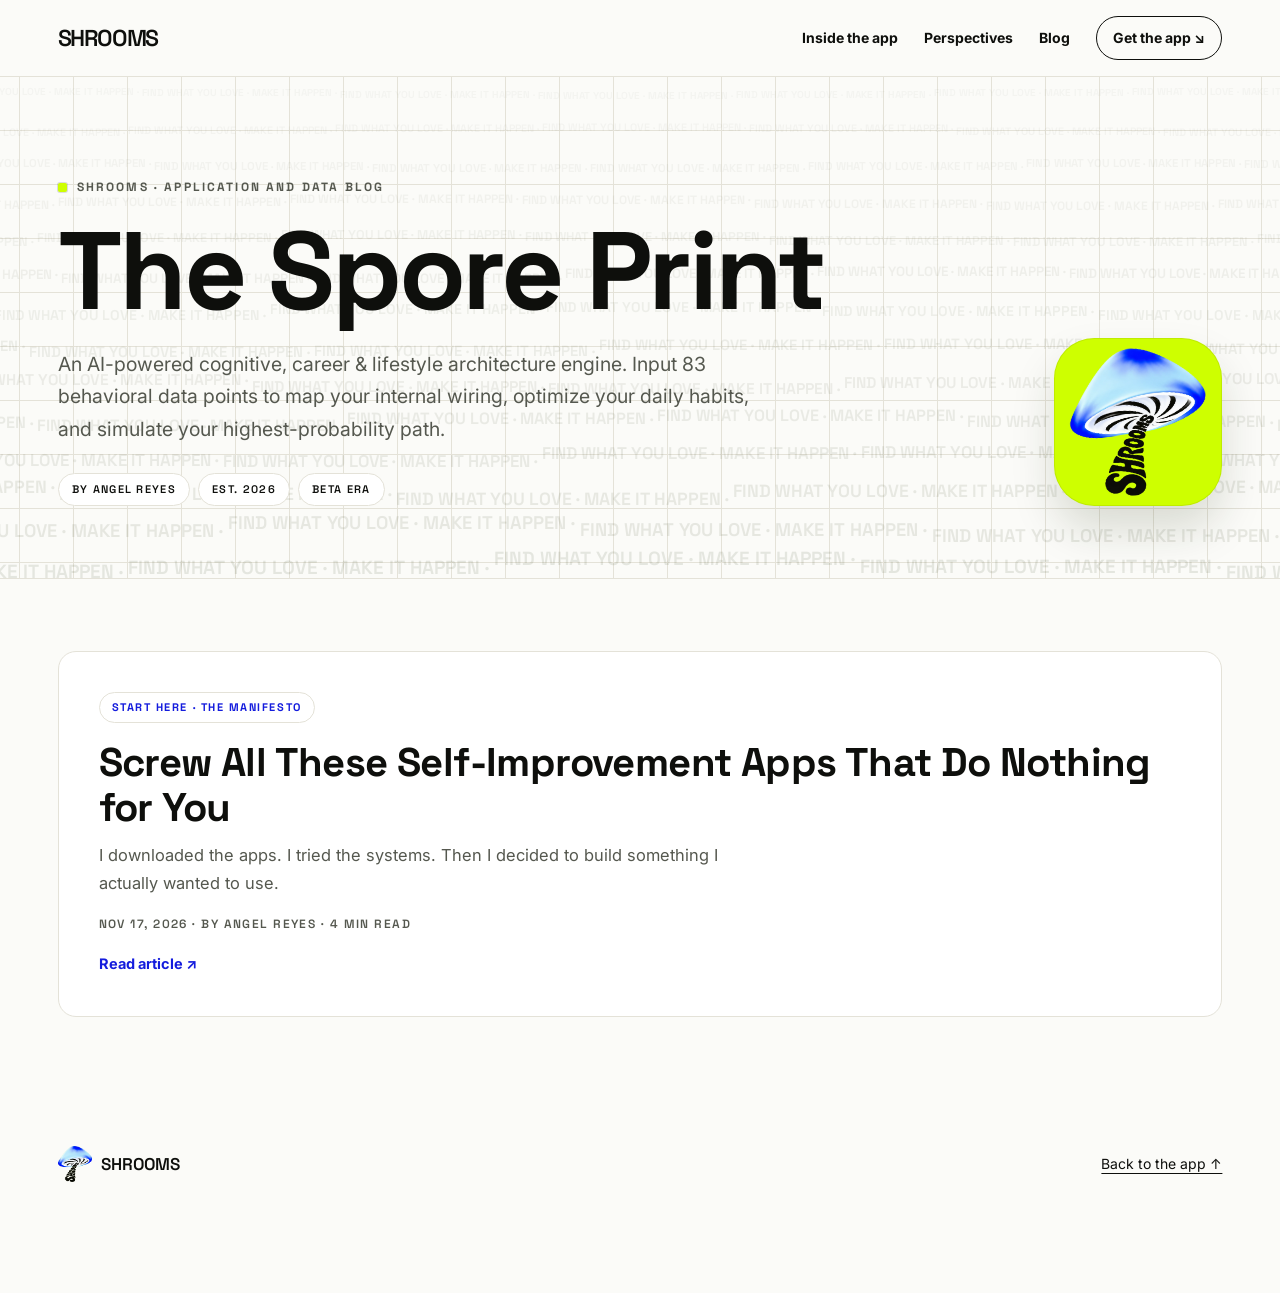
==== commit 475c8abd: "Spore Print modernization: light grid hero, 'Application and Data Blog' descriptor, app-icon tile, m" ====
--- a/blog/index.html
+++ b/blog/index.html
@@ -3,46 +3,49 @@
 <head>
 <meta charset="utf-8">
 <meta name="viewport" content="width=device-width, initial-scale=1">
-<meta name="description" content="The Spore Print — the SHROOMS blog. Notes on wanting, working, and becoming, from the engineer building an AI-powered cognitive, career & lifestyle architecture engine.">
+<meta name="description" content="The Spore Print — the SHROOMS application and data blog. Notes on wanting, working, and becoming, from the engineer building an AI-powered cognitive, career & lifestyle architecture engine.">
 <meta property="og:type" content="website">
 <meta property="og:url" content="https://getshrooms.app/blog/">
-<meta property="og:title" content="The Spore Print | The SHROOMS Blog">
-<meta property="og:description" content="Notes on wanting, working, and becoming — from the makers of SHROOMS, an AI coach for purpose & career.">
+<meta property="og:title" content="The Spore Print | SHROOMS Application and Data Blog">
+<meta property="og:description" content="The SHROOMS application and data blog — notes on wanting, working, and becoming, by Angel Reyes.">
 <meta property="og:image" content="https://getshrooms.app/assets/og-image.png">
 <meta name="twitter:card" content="summary_large_image">
-<meta name="twitter:title" content="The Spore Print | The SHROOMS Blog">
-<meta name="twitter:description" content="Notes on wanting, working, and becoming — from the makers of SHROOMS, an AI coach for purpose & career.">
+<meta name="twitter:title" content="The Spore Print | SHROOMS Application and Data Blog">
+<meta name="twitter:description" content="The SHROOMS application and data blog — notes on wanting, working, and becoming, by Angel Reyes.">
 <meta name="twitter:image" content="https://getshrooms.app/assets/og-image.png">
-<meta name="theme-color" content="#0b0d09">
-<title>The Spore Print | The SHROOMS Blog</title>
+<meta name="theme-color" content="#ffffff">
+<title>The Spore Print | SHROOMS Application and Data Blog</title>
 <link rel="icon" href="../assets/shrooms.png">
 <link rel="preconnect" href="https://fonts.googleapis.com">
 <link rel="preconnect" href="https://fonts.gstatic.com" crossorigin>
-<link href="https://fonts.googleapis.com/css2?family=Archivo+Black&family=Instrument+Sans:wght@400;500;600;700&family=Space+Grotesk:wght@500;600;700&display=swap" rel="stylesheet">
+<link href="https://fonts.googleapis.com/css2?family=Archivo+Black&family=Inter:wght@400;500;600;700&family=Space+Grotesk:wght@500;600;700&display=swap" rel="stylesheet">
 <link rel="stylesheet" href="../style.css?v=20261117-execution">
 <style>
-  .spore-hero { background:var(--lime); color:var(--ink); position:relative; overflow:hidden; }
-  .spore-wave { position:absolute; inset:0; z-index:0; pointer-events:none; }
-  .spore-stage { z-index:1; }
-  .spore-hero::before { content:""; position:absolute; inset:0; background:radial-gradient(ellipse at 78% 40%,#f0ff86,transparent 55%); }
-  .spore-stage { position:relative; display:grid; grid-template-columns:minmax(0,1.15fr) minmax(0,1fr); align-items:center; gap:24px; padding:clamp(44px,7vw,84px) 0; }
-  .spore-kicker { font-size:12px; font-weight:700; letter-spacing:.16em; text-transform:uppercase; margin:0 0 18px; }
-  .spore-hero h1 { font-family:"Archivo Black",sans-serif; font-size:clamp(42px,7vw,84px); line-height:.98; letter-spacing:-.01em; margin:0 0 22px; }
-  .spore-lead { max-width:52ch; font-size:clamp(16px,1.9vw,20px); line-height:1.6; margin:0; }
-  .spore-art { display:grid; place-items:center; }
-  .spore-art img { width:min(100%,380px); height:auto; transform:rotate(-6deg); filter:drop-shadow(0 24px 28px #33480040); }
-  .post-grid { padding:clamp(44px,7vw,84px) 0 clamp(64px,9vw,110px); display:grid; gap:20px; }
-  .post-card { display:block; text-decoration:none; background:var(--paper); color:var(--ink); border-radius:22px; padding:clamp(24px,3.4vw,40px); }
-  .post-card .post-tag { display:inline-block; font-size:11px; font-weight:700; letter-spacing:.14em; text-transform:uppercase; background:var(--lime); border-radius:100px; padding:6px 12px; margin-bottom:16px; }
-  .post-card h2 { font-family:"Space Grotesk",sans-serif; font-weight:700; font-size:clamp(26px,3.6vw,40px); line-height:1.1; margin:0 0 10px; }
-  .post-card p { max-width:62ch; margin:0 0 16px; line-height:1.65; color:#33362f; font-size:16.5px; }
-  .post-card .read { font-weight:700; font-size:14.5px; }
-  .post-card .post-meta { font-size:13.5px; font-weight:600; letter-spacing:.02em; color:#5c5a52; margin:0 0 14px; }
-  a.post-card:hover h2 { color:var(--blue); }
-  .post-card.soon { background:#f6f4ed14; color:var(--paper); border:1px solid #f6f4ed2e; }
-  .post-card.soon .post-tag { background:transparent; border:1px solid #f6f4ed59; color:var(--paper); }
-  .post-card.soon p { color:#f6f4edc9; }
-  @media (max-width:760px) { .spore-stage { grid-template-columns:1fr; } .spore-art img { width:min(64%,300px); } }
+  :root { color-scheme: light dark; --bg:#fbfbf8; --fg:#0e0f0c; --muted:#55584f; --line:#e4e2d8; --accent:#141cdd; --card:#ffffff; }
+  @media (prefers-color-scheme: dark) { :root { --bg:#0c0d0a; --fg:#f6f4ed; --muted:#b9b7ac; --line:#f6f4ed24; --accent:#ceff00; --card:#12130e; } }
+  body { background:var(--bg); color:var(--fg); font-family:"Inter",sans-serif; }
+  .spore-hero { position:relative; overflow:hidden; border-bottom:1px solid var(--line);
+    background-image:linear-gradient(var(--line) 1px,transparent 1px),linear-gradient(90deg,var(--line) 1px,transparent 1px);
+    background-size:54px 54px; background-position:center top; }
+  .spore-wave { position:absolute; inset:0; z-index:0; pointer-events:none; opacity:.55; }
+  .spore-stage { position:relative; z-index:1; display:grid; grid-template-columns:minmax(0,1fr) auto; align-items:end; gap:clamp(24px,5vw,64px); padding:clamp(52px,8vw,104px) 0 clamp(40px,6vw,72px); }
+  .spore-kicker { display:flex; align-items:center; gap:10px; font-family:"Space Grotesk",sans-serif; font-size:12px; font-weight:700; letter-spacing:.18em; text-transform:uppercase; color:var(--muted); margin:0 0 22px; }
+  .spore-kicker::before { content:""; width:9px; height:9px; border-radius:2px; background:var(--lime); box-shadow:0 0 0 1px #0e0f0c22; }
+  .spore-hero h1 { font-family:"Space Grotesk",sans-serif; font-weight:700; font-size:clamp(52px,9vw,110px); line-height:.96; letter-spacing:-.03em; margin:0 0 24px; }
+  .spore-lead { max-width:58ch; font-size:clamp(16px,1.9vw,19.5px); line-height:1.65; color:var(--muted); margin:0 0 28px; }
+  .spore-meta { display:flex; flex-wrap:wrap; gap:8px; }
+  .spore-meta span { font-family:"Space Grotesk",sans-serif; font-size:11px; font-weight:600; letter-spacing:.12em; text-transform:uppercase; border:1px solid var(--line); border-radius:100px; padding:7px 13px; background:var(--card); }
+  .app-tile { width:clamp(104px,14vw,168px); aspect-ratio:1; border-radius:24%; background:var(--lime); display:grid; place-items:center; box-shadow:0 24px 44px #1c2a0026, inset 0 0 0 1px #0e0f0c14; }
+  .app-tile img { width:82%; height:auto; transform:rotate(-6deg); }
+  .post-grid { padding:clamp(40px,6vw,72px) 0 clamp(64px,9vw,110px); display:grid; gap:18px; }
+  .post-card { display:block; text-decoration:none; background:var(--card); color:var(--fg); border:1px solid var(--line); border-radius:18px; padding:clamp(24px,3.4vw,40px); transition:border-color .18s ease, transform .18s ease, box-shadow .18s ease; }
+  a.post-card:hover { border-color:var(--accent); transform:translateY(-2px); box-shadow:0 18px 36px #0e0f0c12; }
+  .post-card .post-tag { display:inline-block; font-family:"Space Grotesk",sans-serif; font-size:11px; font-weight:700; letter-spacing:.14em; text-transform:uppercase; color:var(--accent); border:1px solid var(--line); border-radius:100px; padding:6px 12px; margin-bottom:18px; }
+  .post-card h2 { font-family:"Space Grotesk",sans-serif; font-weight:700; letter-spacing:-.015em; font-size:clamp(26px,3.6vw,40px); line-height:1.12; margin:0 0 12px; }
+  .post-card p { max-width:62ch; margin:0 0 18px; line-height:1.65; color:var(--muted); font-size:16.5px; }
+  .post-card .post-meta { font-family:"Space Grotesk",sans-serif; font-size:12px; font-weight:600; letter-spacing:.12em; text-transform:uppercase; color:var(--muted); margin:0 0 16px; }
+  .post-card .read { font-weight:700; font-size:14.5px; color:var(--accent); }
+  @media (max-width:700px) { .spore-stage { grid-template-columns:1fr; align-items:start; } .app-tile { width:96px; } }
 </style>
 </head>
 <body>
@@ -55,11 +58,12 @@
 <canvas class="spore-wave" aria-hidden="true"></canvas>
 <div class="shell spore-stage">
 <div>
-<p class="spore-kicker">The SHROOMS Blog</p>
+<p class="spore-kicker">SHROOMS · Application and Data Blog</p>
 <h1>The Spore Print</h1>
 <p class="spore-lead">An AI-powered cognitive, career &amp; lifestyle architecture engine. Input 83 behavioral data points to map your internal wiring, optimize your daily habits, and simulate your highest-probability path.</p>
+<div class="spore-meta"><span>By Angel Reyes</span><span>Est. 2026</span><span>Beta era</span></div>
 </div>
-<div class="spore-art"><img src="../assets/shrooms.png" alt="Glacier-blue SHROOMS mushroom"></div>
+<div class="app-tile"><img src="../assets/shrooms.png" alt="SHROOMS app icon — glacier-blue mushroom"></div>
 </div>
 </section>
 <section class="post-grid shell" aria-label="Articles">
@@ -67,7 +71,7 @@
 <span class="post-tag">Start here · The manifesto</span>
 <h2>Screw All These Self-Improvement Apps That Do Nothing for You</h2>
 <p>I downloaded the apps. I tried the systems. Then I decided to build something I actually wanted to use.</p>
-<p class="post-meta">November 17, 2026 · by Angel Reyes</p>
+<p class="post-meta">Nov 17, 2026 · By Angel Reyes · 4 min read</p>
 <span class="read">Read article ↗</span>
 </a>
 </section>
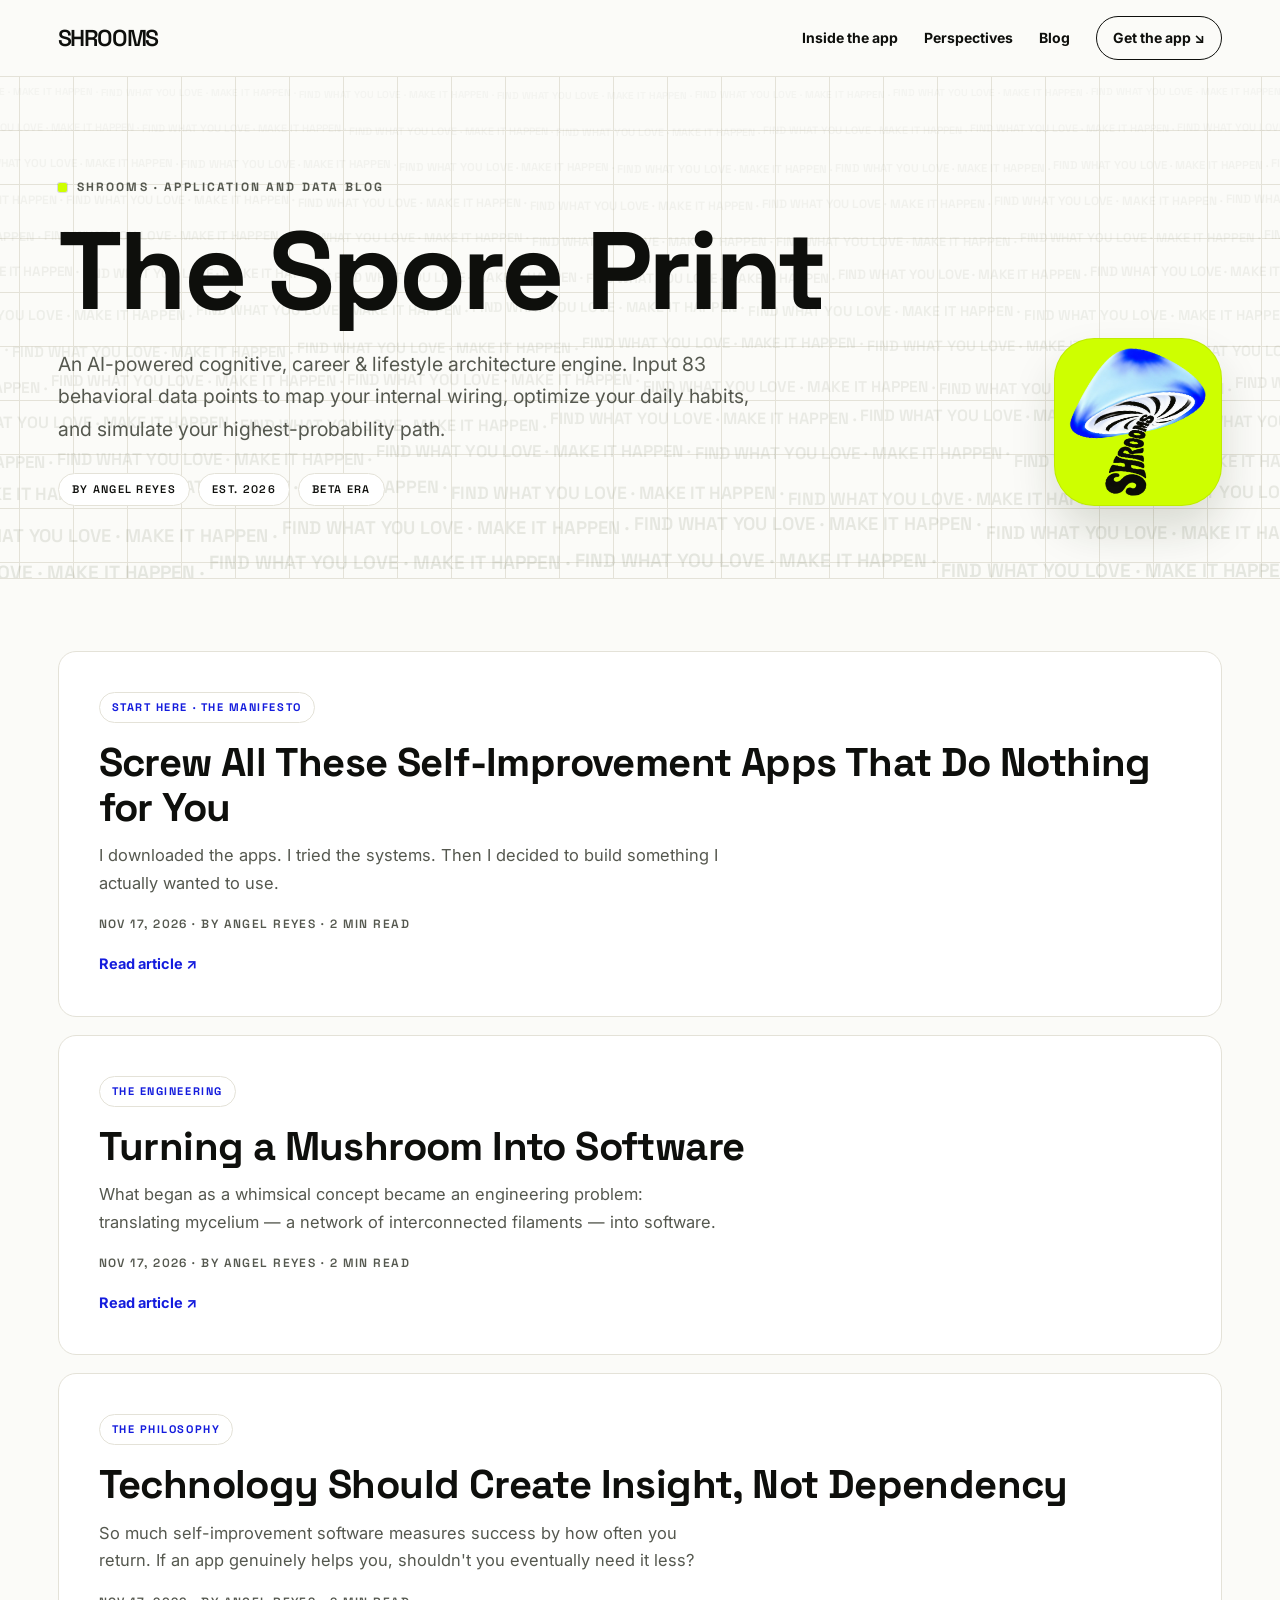
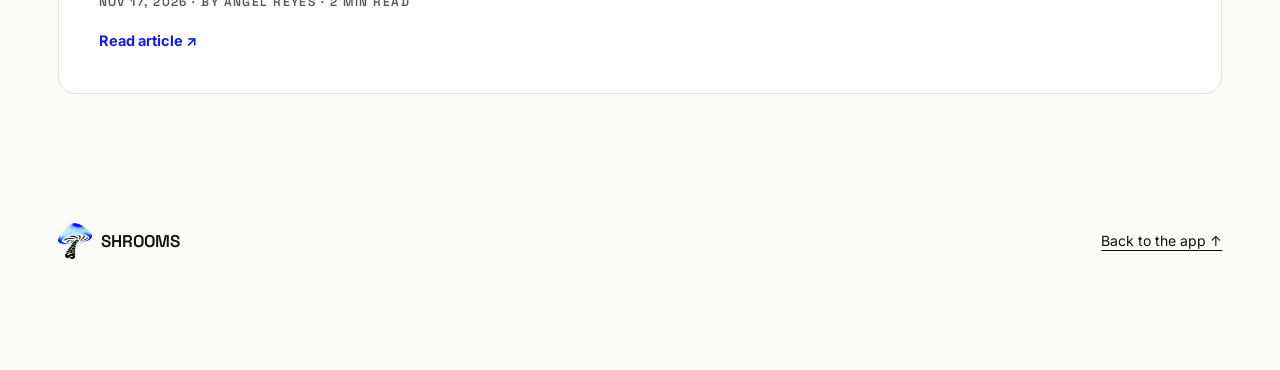
==== commit 14ceec81: "Split the manifesto into three posts at its section heads: 'Turning a Mushroom Into Software' and 'T" ====
--- a/blog/index.html
+++ b/blog/index.html
@@ -71,7 +71,21 @@
 <span class="post-tag">Start here · The manifesto</span>
 <h2>Screw All These Self-Improvement Apps That Do Nothing for You</h2>
 <p>I downloaded the apps. I tried the systems. Then I decided to build something I actually wanted to use.</p>
-<p class="post-meta">Nov 17, 2026 · By Angel Reyes · 4 min read</p>
+<p class="post-meta">Nov 17, 2026 · By Angel Reyes · 2 min read</p>
+<span class="read">Read article ↗</span>
+</a>
+<a class="post-card" href="turning-a-mushroom-into-software.html">
+<span class="post-tag">The engineering</span>
+<h2>Turning a Mushroom Into Software</h2>
+<p>What began as a whimsical concept became an engineering problem: translating mycelium — a network of interconnected filaments — into software.</p>
+<p class="post-meta">Nov 17, 2026 · By Angel Reyes · 2 min read</p>
+<span class="read">Read article ↗</span>
+</a>
+<a class="post-card" href="technology-should-create-insight-not-dependency.html">
+<span class="post-tag">The philosophy</span>
+<h2>Technology Should Create Insight, Not Dependency</h2>
+<p>So much self-improvement software measures success by how often you return. If an app genuinely helps you, shouldn't you eventually need it less?</p>
+<p class="post-meta">Nov 17, 2026 · By Angel Reyes · 2 min read</p>
 <span class="read">Read article ↗</span>
 </a>
 </section>
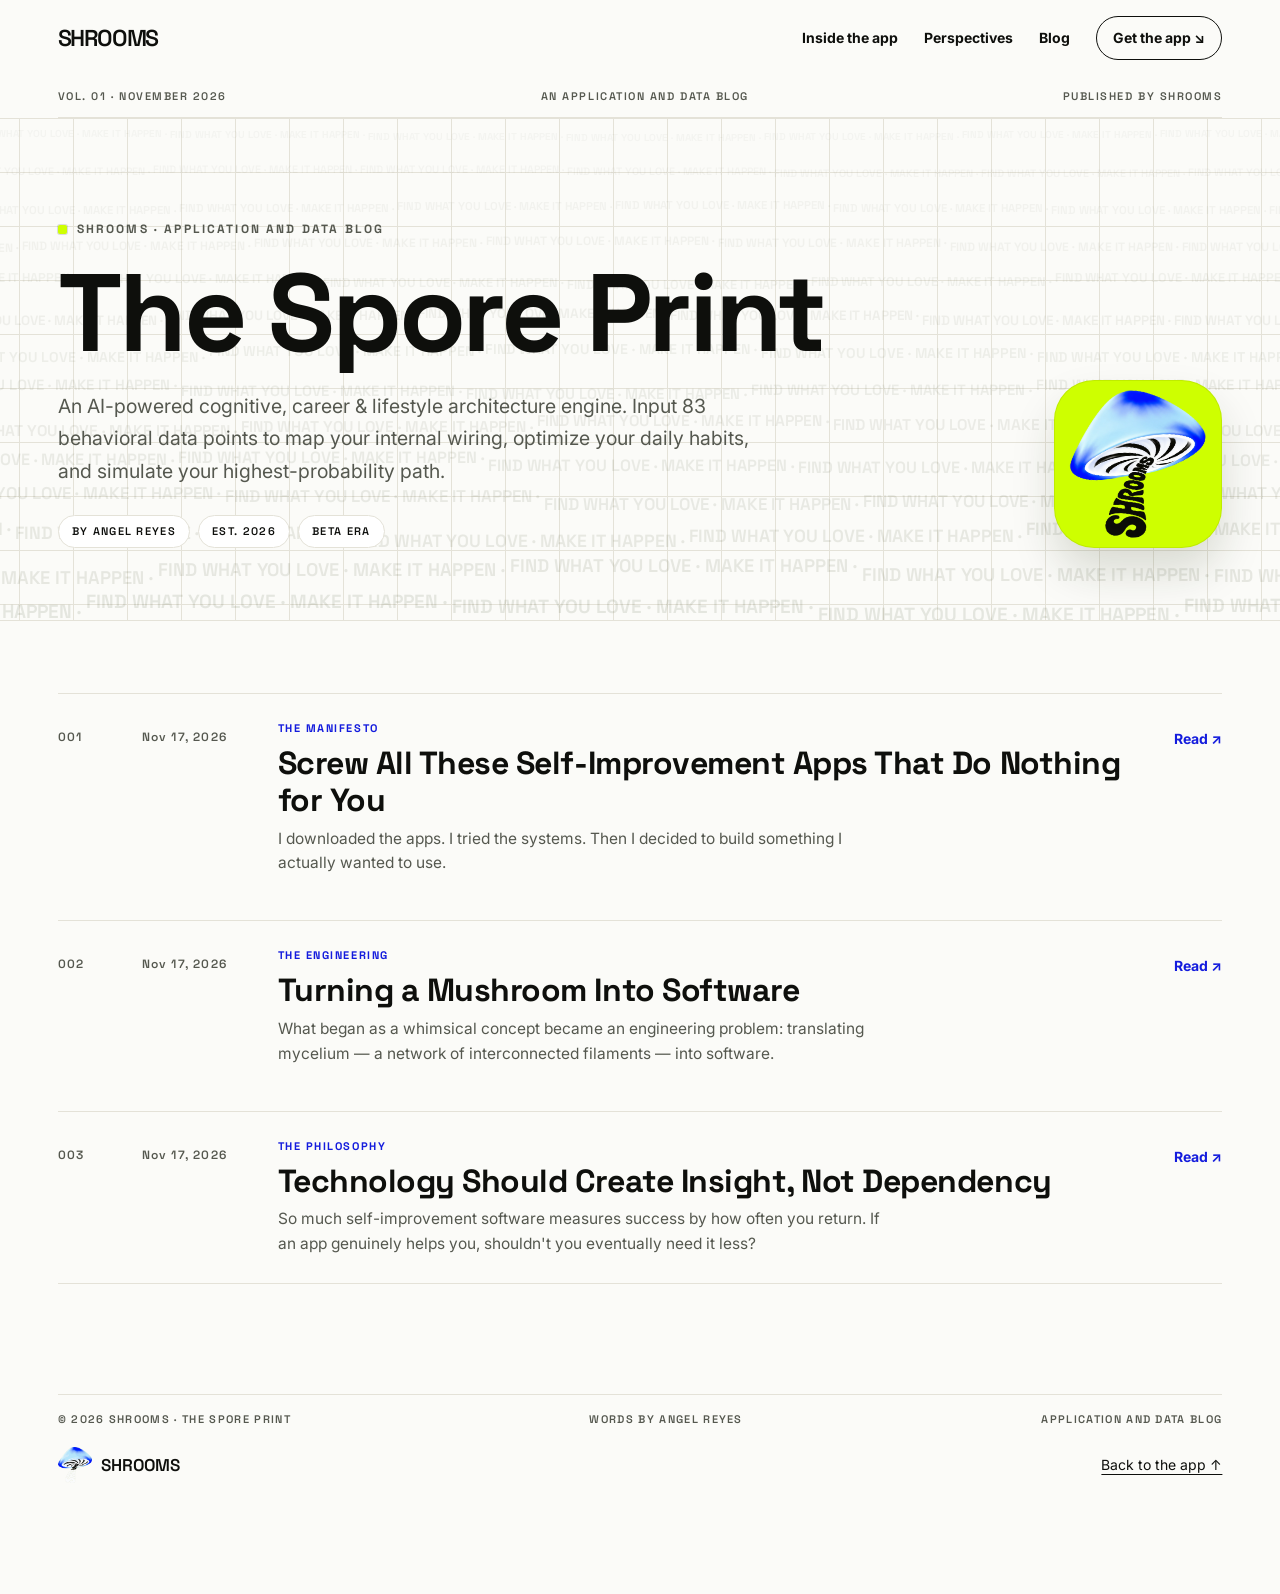
==== commit f7ca1f8a: "Tester quote reworded (no repeated 'definitely'); footer logo gets white-stem variant on dark backgr" ====
--- a/blog/index.html
+++ b/blog/index.html
@@ -46,6 +46,18 @@
   .post-card .post-meta { font-family:"Space Grotesk",sans-serif; font-size:12px; font-weight:600; letter-spacing:.12em; text-transform:uppercase; color:var(--muted); margin:0 0 16px; }
   .post-card .read { font-weight:700; font-size:14.5px; color:var(--accent); }
   @media (max-width:700px) { .spore-stage { grid-template-columns:1fr; align-items:start; } .app-tile { width:96px; } }
+
+  .masthead { display:flex; justify-content:space-between; gap:16px; flex-wrap:wrap; border-bottom:1px solid var(--line); padding:12px 0; font-family:"Space Grotesk",sans-serif; font-size:11px; font-weight:600; letter-spacing:.14em; text-transform:uppercase; color:var(--muted); }
+  .post-row2 { display:grid; grid-template-columns:52px 104px minmax(0,1fr) auto; gap:clamp(14px,3vw,32px); align-items:start; text-decoration:none; color:var(--fg); border-top:1px solid var(--line); padding:26px 0; }
+  .post-row2:last-child { border-bottom:1px solid var(--line); }
+  .post-row2 .idx, .post-row2 .rdate { font-family:"Space Grotesk",sans-serif; font-size:12px; font-weight:600; letter-spacing:.1em; color:var(--muted); padding-top:8px; white-space:nowrap; }
+  .post-row2 .rtag { display:block; font-family:"Space Grotesk",sans-serif; font-size:11px; font-weight:700; letter-spacing:.14em; text-transform:uppercase; color:var(--accent); margin-bottom:8px; }
+  .post-row2 h2 { font-family:"Space Grotesk",sans-serif; font-weight:700; letter-spacing:-.015em; font-size:clamp(22px,3vw,32px); line-height:1.15; margin:0 0 8px; }
+  .post-row2 p { max-width:62ch; margin:0; line-height:1.6; color:var(--muted); font-size:15.5px; }
+  .post-row2 .go { font-weight:700; font-size:14px; color:var(--accent); padding-top:8px; white-space:nowrap; }
+  a.post-row2:hover h2 { color:var(--accent); }
+  .colophon { display:flex; justify-content:space-between; gap:16px; flex-wrap:wrap; border-top:1px solid var(--line); padding:16px 0 0; font-family:"Space Grotesk",sans-serif; font-size:11px; font-weight:600; letter-spacing:.12em; text-transform:uppercase; color:var(--muted); }
+  @media (max-width:700px) { .post-row2 { grid-template-columns:44px minmax(0,1fr) auto; } .post-row2 .rdate { display:none; } .masthead span:last-child { display:none; } }
 </style>
 </head>
 <body>
@@ -53,6 +65,7 @@
 <a class="wordmark" href="../">SHROOMS</a>
 <nav aria-label="Main"><a href="../#preview">Inside the app</a><a class="reviews-nav" href="../#reviews">Perspectives</a><a href="./" aria-current="page">Blog</a><a class="store-link" href="../#download">Get the app ↘</a></nav>
 </header>
+<div class="shell masthead"><span>Vol. 01 · November 2026</span><span>An Application and Data Blog</span><span>Published by SHROOMS</span></div>
 <main>
 <section class="spore-hero">
 <canvas class="spore-wave" aria-hidden="true"></canvas>
@@ -67,29 +80,27 @@
 </div>
 </section>
 <section class="post-grid shell" aria-label="Articles">
-<a class="post-card" href="screw-all-these-self-improvement-apps.html">
-<span class="post-tag">Start here · The manifesto</span>
-<h2>Screw All These Self-Improvement Apps That Do Nothing for You</h2>
-<p>I downloaded the apps. I tried the systems. Then I decided to build something I actually wanted to use.</p>
-<p class="post-meta">Nov 17, 2026 · By Angel Reyes · 2 min read</p>
-<span class="read">Read article ↗</span>
+<a class="post-row2" href="screw-all-these-self-improvement-apps.html">
+<span class="idx">001</span>
+<span class="rdate">Nov 17, 2026</span>
+<span class="rmain"><span class="rtag">The Manifesto</span><h2>Screw All These Self-Improvement Apps That Do Nothing for You</h2><p>I downloaded the apps. I tried the systems. Then I decided to build something I actually wanted to use.</p></span>
+<span class="go">Read ↗</span>
 </a>
-<a class="post-card" href="turning-a-mushroom-into-software.html">
-<span class="post-tag">The engineering</span>
-<h2>Turning a Mushroom Into Software</h2>
-<p>What began as a whimsical concept became an engineering problem: translating mycelium — a network of interconnected filaments — into software.</p>
-<p class="post-meta">Nov 17, 2026 · By Angel Reyes · 2 min read</p>
-<span class="read">Read article ↗</span>
+<a class="post-row2" href="turning-a-mushroom-into-software.html">
+<span class="idx">002</span>
+<span class="rdate">Nov 17, 2026</span>
+<span class="rmain"><span class="rtag">The Engineering</span><h2>Turning a Mushroom Into Software</h2><p>What began as a whimsical concept became an engineering problem: translating mycelium — a network of interconnected filaments — into software.</p></span>
+<span class="go">Read ↗</span>
 </a>
-<a class="post-card" href="technology-should-create-insight-not-dependency.html">
-<span class="post-tag">The philosophy</span>
-<h2>Technology Should Create Insight, Not Dependency</h2>
-<p>So much self-improvement software measures success by how often you return. If an app genuinely helps you, shouldn't you eventually need it less?</p>
-<p class="post-meta">Nov 17, 2026 · By Angel Reyes · 2 min read</p>
-<span class="read">Read article ↗</span>
+<a class="post-row2" href="technology-should-create-insight-not-dependency.html">
+<span class="idx">003</span>
+<span class="rdate">Nov 17, 2026</span>
+<span class="rmain"><span class="rtag">The Philosophy</span><h2>Technology Should Create Insight, Not Dependency</h2><p>So much self-improvement software measures success by how often you return. If an app genuinely helps you, shouldn't you eventually need it less?</p></span>
+<span class="go">Read ↗</span>
 </a>
 </section>
 </main>
+<div class="shell colophon"><span>© 2026 SHROOMS · The Spore Print</span><span>Words by Angel Reyes</span><span>Application and Data Blog</span></div>
 <footer class="shell"><a class="wordmark" href="../"><img src="../assets/shrooms.png" alt="">SHROOMS</a><a href="../">Back to the app ↑</a></footer>
 <script src="wave.js?v=1" defer></script>
 </body>
--- a/style.css
+++ b/style.css
@@ -810,3 +810,23 @@
   .stage .hero-copy { order:1; }
   .stage .opening { order:2; justify-self:center; }
 }
+
+/* Mobile hero refinement (owner direction, 2026-11-18): the mushroom sits
+   between the headline and the "Everyone has an opinion" lead line, and the
+   top "Get the app" call-to-action is hidden on phones (kept on desktop). */
+@media (max-width:700px) {
+  .stage { display:flex; flex-direction:column; }
+  .hero-copy { display:contents; }
+  .stage .hero-kicker { order:1; }
+  .stage h1 { order:2; }
+  .stage .opening { order:3; align-self:center; width:100%; }
+  .stage .lead { order:4; }
+  .stage .button { order:5; align-self:flex-start; }
+  header nav .store-link { display:none; }
+}
+
+
+/* Footer logo on dark backgrounds (owner direction, 2026-11-18): white-stem
+   variant of the SHROOMS mark, embedded so the black stem lettering stays
+   legible on black. Scoped to footer wordmarks only. */
+footer .wordmark img { content:url("[data-uri]"); }
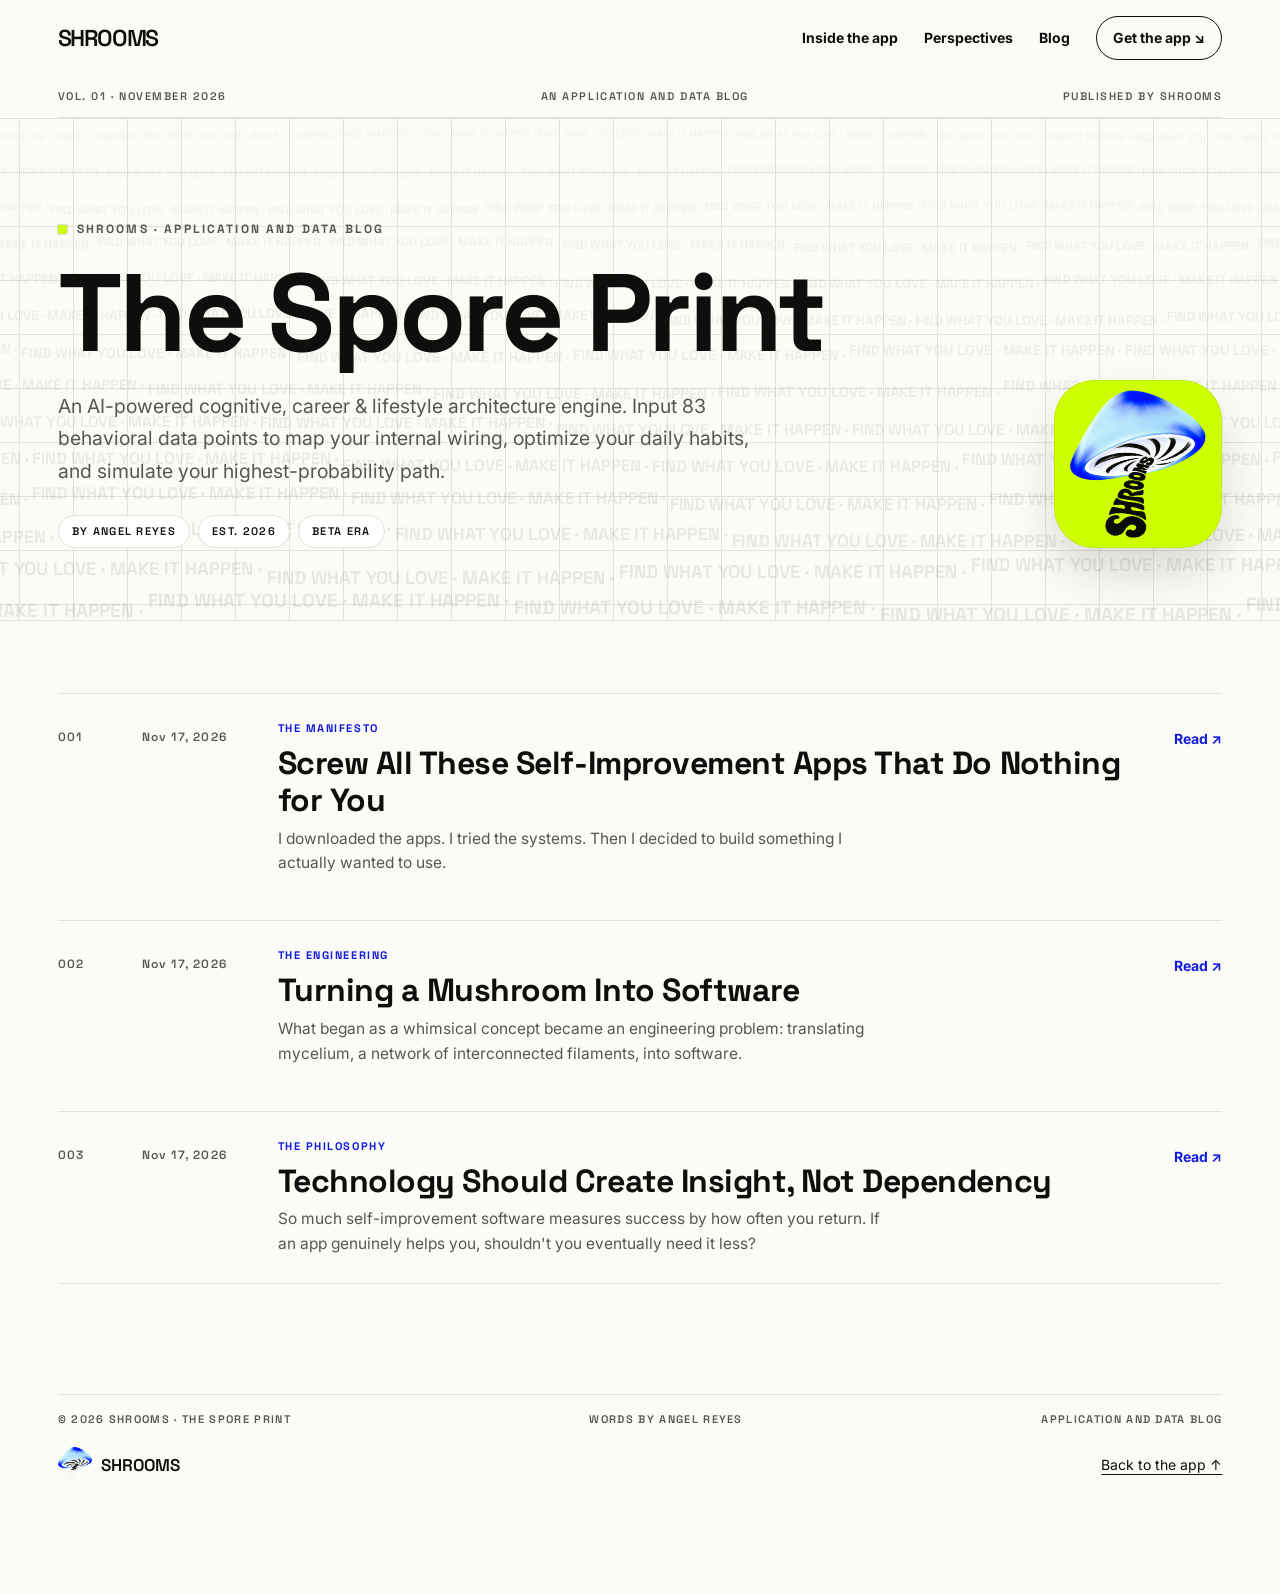
==== commit 49c77f79: "Remove every em-dash and en-dash from the site and blog (owner hates them); punctuation replaced wit" ====
--- a/blog/index.html
+++ b/blog/index.html
@@ -3,15 +3,15 @@
 <head>
 <meta charset="utf-8">
 <meta name="viewport" content="width=device-width, initial-scale=1">
-<meta name="description" content="The Spore Print — the SHROOMS application and data blog. Notes on wanting, working, and becoming, from the engineer building an AI-powered cognitive, career & lifestyle architecture engine.">
+<meta name="description" content="The Spore Print, the SHROOMS application and data blog. Notes on wanting, working, and becoming, from the engineer building an AI-powered cognitive, career & lifestyle architecture engine.">
 <meta property="og:type" content="website">
 <meta property="og:url" content="https://getshrooms.app/blog/">
 <meta property="og:title" content="The Spore Print | SHROOMS Application and Data Blog">
-<meta property="og:description" content="The SHROOMS application and data blog — notes on wanting, working, and becoming, by Angel Reyes.">
+<meta property="og:description" content="The SHROOMS application and data blog, notes on wanting, working, and becoming, by Angel Reyes.">
 <meta property="og:image" content="https://getshrooms.app/assets/og-image.png">
 <meta name="twitter:card" content="summary_large_image">
 <meta name="twitter:title" content="The Spore Print | SHROOMS Application and Data Blog">
-<meta name="twitter:description" content="The SHROOMS application and data blog — notes on wanting, working, and becoming, by Angel Reyes.">
+<meta name="twitter:description" content="The SHROOMS application and data blog, notes on wanting, working, and becoming, by Angel Reyes.">
 <meta name="twitter:image" content="https://getshrooms.app/assets/og-image.png">
 <meta name="theme-color" content="#ffffff">
 <title>The Spore Print | SHROOMS Application and Data Blog</title>
@@ -21,43 +21,43 @@
 <link href="https://fonts.googleapis.com/css2?family=Archivo+Black&family=Inter:wght@400;500;600;700&family=Space+Grotesk:wght@500;600;700&display=swap" rel="stylesheet">
 <link rel="stylesheet" href="../style.css?v=20261117-execution">
 <style>
-  :root { color-scheme: light dark; --bg:#fbfbf8; --fg:#0e0f0c; --muted:#55584f; --line:#e4e2d8; --accent:#141cdd; --card:#ffffff; }
-  @media (prefers-color-scheme: dark) { :root { --bg:#0c0d0a; --fg:#f6f4ed; --muted:#b9b7ac; --line:#f6f4ed24; --accent:#ceff00; --card:#12130e; } }
-  body { background:var(--bg); color:var(--fg); font-family:"Inter",sans-serif; }
-  .spore-hero { position:relative; overflow:hidden; border-bottom:1px solid var(--line);
-    background-image:linear-gradient(var(--line) 1px,transparent 1px),linear-gradient(90deg,var(--line) 1px,transparent 1px);
-    background-size:54px 54px; background-position:center top; }
-  .spore-wave { position:absolute; inset:0; z-index:0; pointer-events:none; opacity:.55; }
-  .spore-stage { position:relative; z-index:1; display:grid; grid-template-columns:minmax(0,1fr) auto; align-items:end; gap:clamp(24px,5vw,64px); padding:clamp(52px,8vw,104px) 0 clamp(40px,6vw,72px); }
-  .spore-kicker { display:flex; align-items:center; gap:10px; font-family:"Space Grotesk",sans-serif; font-size:12px; font-weight:700; letter-spacing:.18em; text-transform:uppercase; color:var(--muted); margin:0 0 22px; }
-  .spore-kicker::before { content:""; width:9px; height:9px; border-radius:2px; background:var(--lime); box-shadow:0 0 0 1px #0e0f0c22; }
-  .spore-hero h1 { font-family:"Space Grotesk",sans-serif; font-weight:700; font-size:clamp(52px,9vw,110px); line-height:.96; letter-spacing:-.03em; margin:0 0 24px; }
-  .spore-lead { max-width:58ch; font-size:clamp(16px,1.9vw,19.5px); line-height:1.65; color:var(--muted); margin:0 0 28px; }
-  .spore-meta { display:flex; flex-wrap:wrap; gap:8px; }
-  .spore-meta span { font-family:"Space Grotesk",sans-serif; font-size:11px; font-weight:600; letter-spacing:.12em; text-transform:uppercase; border:1px solid var(--line); border-radius:100px; padding:7px 13px; background:var(--card); }
-  .app-tile { width:clamp(104px,14vw,168px); aspect-ratio:1; border-radius:24%; background:var(--lime); display:grid; place-items:center; box-shadow:0 24px 44px #1c2a0026, inset 0 0 0 1px #0e0f0c14; }
-  .app-tile img { width:82%; height:auto; transform:rotate(-6deg); }
-  .post-grid { padding:clamp(40px,6vw,72px) 0 clamp(64px,9vw,110px); display:grid; gap:18px; }
-  .post-card { display:block; text-decoration:none; background:var(--card); color:var(--fg); border:1px solid var(--line); border-radius:18px; padding:clamp(24px,3.4vw,40px); transition:border-color .18s ease, transform .18s ease, box-shadow .18s ease; }
-  a.post-card:hover { border-color:var(--accent); transform:translateY(-2px); box-shadow:0 18px 36px #0e0f0c12; }
-  .post-card .post-tag { display:inline-block; font-family:"Space Grotesk",sans-serif; font-size:11px; font-weight:700; letter-spacing:.14em; text-transform:uppercase; color:var(--accent); border:1px solid var(--line); border-radius:100px; padding:6px 12px; margin-bottom:18px; }
-  .post-card h2 { font-family:"Space Grotesk",sans-serif; font-weight:700; letter-spacing:-.015em; font-size:clamp(26px,3.6vw,40px); line-height:1.12; margin:0 0 12px; }
-  .post-card p { max-width:62ch; margin:0 0 18px; line-height:1.65; color:var(--muted); font-size:16.5px; }
-  .post-card .post-meta { font-family:"Space Grotesk",sans-serif; font-size:12px; font-weight:600; letter-spacing:.12em; text-transform:uppercase; color:var(--muted); margin:0 0 16px; }
-  .post-card .read { font-weight:700; font-size:14.5px; color:var(--accent); }
-  @media (max-width:700px) { .spore-stage { grid-template-columns:1fr; align-items:start; } .app-tile { width:96px; } }
+ :root { color-scheme: light dark; --bg:#fbfbf8; --fg:#0e0f0c; --muted:#55584f; --line:#e4e2d8; --accent:#141cdd; --card:#ffffff; }
+ @media (prefers-color-scheme: dark) { :root { --bg:#0c0d0a; --fg:#f6f4ed; --muted:#b9b7ac; --line:#f6f4ed24; --accent:#ceff00; --card:#12130e; } }
+ body { background:var(--bg); color:var(--fg); font-family:"Inter",sans-serif; }
+ .spore-hero { position:relative; overflow:hidden; border-bottom:1px solid var(--line);
+ background-image:linear-gradient(var(--line) 1px,transparent 1px),linear-gradient(90deg,var(--line) 1px,transparent 1px);
+ background-size:54px 54px; background-position:center top; }
+ .spore-wave { position:absolute; inset:0; z-index:0; pointer-events:none; opacity:.55; }
+ .spore-stage { position:relative; z-index:1; display:grid; grid-template-columns:minmax(0,1fr) auto; align-items:end; gap:clamp(24px,5vw,64px); padding:clamp(52px,8vw,104px) 0 clamp(40px,6vw,72px); }
+ .spore-kicker { display:flex; align-items:center; gap:10px; font-family:"Space Grotesk",sans-serif; font-size:12px; font-weight:700; letter-spacing:.18em; text-transform:uppercase; color:var(--muted); margin:0 0 22px; }
+ .spore-kicker::before { content:""; width:9px; height:9px; border-radius:2px; background:var(--lime); box-shadow:0 0 0 1px #0e0f0c22; }
+ .spore-hero h1 { font-family:"Space Grotesk",sans-serif; font-weight:700; font-size:clamp(52px,9vw,110px); line-height:.96; letter-spacing:-.03em; margin:0 0 24px; }
+ .spore-lead { max-width:58ch; font-size:clamp(16px,1.9vw,19.5px); line-height:1.65; color:var(--muted); margin:0 0 28px; }
+ .spore-meta { display:flex; flex-wrap:wrap; gap:8px; }
+ .spore-meta span { font-family:"Space Grotesk",sans-serif; font-size:11px; font-weight:600; letter-spacing:.12em; text-transform:uppercase; border:1px solid var(--line); border-radius:100px; padding:7px 13px; background:var(--card); }
+ .app-tile { width:clamp(104px,14vw,168px); aspect-ratio:1; border-radius:24%; background:var(--lime); display:grid; place-items:center; box-shadow:0 24px 44px #1c2a0026, inset 0 0 0 1px #0e0f0c14; }
+ .app-tile img { width:82%; height:auto; transform:rotate(-6deg); }
+ .post-grid { padding:clamp(40px,6vw,72px) 0 clamp(64px,9vw,110px); display:grid; gap:18px; }
+ .post-card { display:block; text-decoration:none; background:var(--card); color:var(--fg); border:1px solid var(--line); border-radius:18px; padding:clamp(24px,3.4vw,40px); transition:border-color .18s ease, transform .18s ease, box-shadow .18s ease; }
+ a.post-card:hover { border-color:var(--accent); transform:translateY(-2px); box-shadow:0 18px 36px #0e0f0c12; }
+ .post-card .post-tag { display:inline-block; font-family:"Space Grotesk",sans-serif; font-size:11px; font-weight:700; letter-spacing:.14em; text-transform:uppercase; color:var(--accent); border:1px solid var(--line); border-radius:100px; padding:6px 12px; margin-bottom:18px; }
+ .post-card h2 { font-family:"Space Grotesk",sans-serif; font-weight:700; letter-spacing:-.015em; font-size:clamp(26px,3.6vw,40px); line-height:1.12; margin:0 0 12px; }
+ .post-card p { max-width:62ch; margin:0 0 18px; line-height:1.65; color:var(--muted); font-size:16.5px; }
+ .post-card .post-meta { font-family:"Space Grotesk",sans-serif; font-size:12px; font-weight:600; letter-spacing:.12em; text-transform:uppercase; color:var(--muted); margin:0 0 16px; }
+ .post-card .read { font-weight:700; font-size:14.5px; color:var(--accent); }
+ @media (max-width:700px) { .spore-stage { grid-template-columns:1fr; align-items:start; } .app-tile { width:96px; } }
 
-  .masthead { display:flex; justify-content:space-between; gap:16px; flex-wrap:wrap; border-bottom:1px solid var(--line); padding:12px 0; font-family:"Space Grotesk",sans-serif; font-size:11px; font-weight:600; letter-spacing:.14em; text-transform:uppercase; color:var(--muted); }
-  .post-row2 { display:grid; grid-template-columns:52px 104px minmax(0,1fr) auto; gap:clamp(14px,3vw,32px); align-items:start; text-decoration:none; color:var(--fg); border-top:1px solid var(--line); padding:26px 0; }
-  .post-row2:last-child { border-bottom:1px solid var(--line); }
-  .post-row2 .idx, .post-row2 .rdate { font-family:"Space Grotesk",sans-serif; font-size:12px; font-weight:600; letter-spacing:.1em; color:var(--muted); padding-top:8px; white-space:nowrap; }
-  .post-row2 .rtag { display:block; font-family:"Space Grotesk",sans-serif; font-size:11px; font-weight:700; letter-spacing:.14em; text-transform:uppercase; color:var(--accent); margin-bottom:8px; }
-  .post-row2 h2 { font-family:"Space Grotesk",sans-serif; font-weight:700; letter-spacing:-.015em; font-size:clamp(22px,3vw,32px); line-height:1.15; margin:0 0 8px; }
-  .post-row2 p { max-width:62ch; margin:0; line-height:1.6; color:var(--muted); font-size:15.5px; }
-  .post-row2 .go { font-weight:700; font-size:14px; color:var(--accent); padding-top:8px; white-space:nowrap; }
-  a.post-row2:hover h2 { color:var(--accent); }
-  .colophon { display:flex; justify-content:space-between; gap:16px; flex-wrap:wrap; border-top:1px solid var(--line); padding:16px 0 0; font-family:"Space Grotesk",sans-serif; font-size:11px; font-weight:600; letter-spacing:.12em; text-transform:uppercase; color:var(--muted); }
-  @media (max-width:700px) { .post-row2 { grid-template-columns:44px minmax(0,1fr) auto; } .post-row2 .rdate { display:none; } .masthead span:last-child { display:none; } }
+ .masthead { display:flex; justify-content:space-between; gap:16px; flex-wrap:wrap; border-bottom:1px solid var(--line); padding:12px 0; font-family:"Space Grotesk",sans-serif; font-size:11px; font-weight:600; letter-spacing:.14em; text-transform:uppercase; color:var(--muted); }
+ .post-row2 { display:grid; grid-template-columns:52px 104px minmax(0,1fr) auto; gap:clamp(14px,3vw,32px); align-items:start; text-decoration:none; color:var(--fg); border-top:1px solid var(--line); padding:26px 0; }
+ .post-row2:last-child { border-bottom:1px solid var(--line); }
+ .post-row2 .idx, .post-row2 .rdate { font-family:"Space Grotesk",sans-serif; font-size:12px; font-weight:600; letter-spacing:.1em; color:var(--muted); padding-top:8px; white-space:nowrap; }
+ .post-row2 .rtag { display:block; font-family:"Space Grotesk",sans-serif; font-size:11px; font-weight:700; letter-spacing:.14em; text-transform:uppercase; color:var(--accent); margin-bottom:8px; }
+ .post-row2 h2 { font-family:"Space Grotesk",sans-serif; font-weight:700; letter-spacing:-.015em; font-size:clamp(22px,3vw,32px); line-height:1.15; margin:0 0 8px; }
+ .post-row2 p { max-width:62ch; margin:0; line-height:1.6; color:var(--muted); font-size:15.5px; }
+ .post-row2 .go { font-weight:700; font-size:14px; color:var(--accent); padding-top:8px; white-space:nowrap; }
+ a.post-row2:hover h2 { color:var(--accent); }
+ .colophon { display:flex; justify-content:space-between; gap:16px; flex-wrap:wrap; border-top:1px solid var(--line); padding:16px 0 0; font-family:"Space Grotesk",sans-serif; font-size:11px; font-weight:600; letter-spacing:.12em; text-transform:uppercase; color:var(--muted); }
+ @media (max-width:700px) { .post-row2 { grid-template-columns:44px minmax(0,1fr) auto; } .post-row2 .rdate { display:none; } .masthead span:last-child { display:none; } }
 </style>
 </head>
 <body>
@@ -76,7 +76,7 @@
 <p class="spore-lead">An AI-powered cognitive, career &amp; lifestyle architecture engine. Input 83 behavioral data points to map your internal wiring, optimize your daily habits, and simulate your highest-probability path.</p>
 <div class="spore-meta"><span>By Angel Reyes</span><span>Est. 2026</span><span>Beta era</span></div>
 </div>
-<div class="app-tile"><img src="../assets/shrooms.png" alt="SHROOMS app icon — glacier-blue mushroom"></div>
+<div class="app-tile"><img src="../assets/shrooms.png" alt="SHROOMS app icon, glacier-blue mushroom"></div>
 </div>
 </section>
 <section class="post-grid shell" aria-label="Articles">
@@ -89,7 +89,7 @@
 <a class="post-row2" href="turning-a-mushroom-into-software.html">
 <span class="idx">002</span>
 <span class="rdate">Nov 17, 2026</span>
-<span class="rmain"><span class="rtag">The Engineering</span><h2>Turning a Mushroom Into Software</h2><p>What began as a whimsical concept became an engineering problem: translating mycelium — a network of interconnected filaments — into software.</p></span>
+<span class="rmain"><span class="rtag">The Engineering</span><h2>Turning a Mushroom Into Software</h2><p>What began as a whimsical concept became an engineering problem: translating mycelium, a network of interconnected filaments, into software.</p></span>
 <span class="go">Read ↗</span>
 </a>
 <a class="post-row2" href="technology-should-create-insight-not-dependency.html">
--- a/style.css
+++ b/style.css
@@ -1,8 +1,8 @@
 :root {
-  --ink:#0c0d0a;
-  --paper:#f6f4ed;
-  --lime:#ceff00;
-  --blue:#141cdd;
+ --ink:#0c0d0a;
+ --paper:#f6f4ed;
+ --lime:#ceff00;
+ --blue:#141cdd;
 }
 * { box-sizing:border-box; }
 html { scroll-behavior:smooth; }
@@ -46,25 +46,25 @@
 .badges { gap:22px; }
 footer { font-size:14px; }
 @media (max-width:700px) {
-  .stage { grid-template-columns:1fr; }
-  h1 { font-size:clamp(37px,9.1vw,63px); }
-  .stage { padding-block:43px 28px; gap:24px; min-height:0; }
-  .art img { width:min(78%,365px); }
-  .art::before,.art::after { max-width:100%; }
-  nav a:first-child { display:none; }
+ .stage { grid-template-columns:1fr; }
+ h1 { font-size:clamp(37px,9.1vw,63px); }
+ .stage { padding-block:43px 28px; gap:24px; min-height:0; }
+ .art img { width:min(78%,365px); }
+ .art::before,.art::after { max-width:100%; }
+ nav a:first-child { display:none; }
 }
 @media (prefers-reduced-motion:no-preference) {
-  h1 span { animation: enter-type .7s cubic-bezier(.18,.82,.28,1) both; }
-  h1 em { animation: enter-type .8s .14s cubic-bezier(.18,.82,.28,1) both; }
-  .art { animation: enter-art 1.1s .05s cubic-bezier(.18,.82,.28,1) both; }
+ h1 span { animation: enter-type .7s cubic-bezier(.18,.82,.28,1) both; }
+ h1 em { animation: enter-type .8s .14s cubic-bezier(.18,.82,.28,1) both; }
+ .art { animation: enter-art 1.1s .05s cubic-bezier(.18,.82,.28,1) both; }
 }
 @keyframes enter-type {
-  from { clip-path:inset(100% 0 0); transform:translateY(.5em); }
-  to { clip-path:inset(0); transform:none; }
+ from { clip-path:inset(100% 0 0); transform:translateY(.5em); }
+ to { clip-path:inset(0); transform:none; }
 }
 @keyframes enter-art {
-  from { opacity:0; transform:translate(12%,10%) rotate(15deg) scale(.79); }
-  to { opacity:1; transform:none; }
+ from { opacity:0; transform:translate(12%,10%) rotate(15deg) scale(.79); }
+ to { opacity:1; transform:none; }
 }
 @media (prefers-reduced-motion:reduce) { html { scroll-behavior:auto; } }
 
@@ -73,110 +73,110 @@
 .art img { position:relative; width:min(100%,480px); transform:rotate(-6deg); }
 .art::before,.art::after { transform:rotate(-26deg); }
 .orbit {
-  position:absolute;
-  width:105%;
-  height:46%;
-  border-radius:50%;
-  border:1px solid #35410055;
-  transform:rotate(-26deg);
+ position:absolute;
+ width:105%;
+ height:46%;
+ border-radius:50%;
+ border:1px solid #35410055;
+ transform:rotate(-26deg);
 }
 .orbit::after {
-  content:"";
-  position:absolute;
-  left:13%;
-  bottom:13%;
-  width:12px;
-  height:12px;
-  border-radius:50%;
-  background:var(--blue);
+ content:"";
+ position:absolute;
+ left:13%;
+ bottom:13%;
+ width:12px;
+ height:12px;
+ border-radius:50%;
+ background:var(--blue);
 }
 @media (prefers-reduced-motion:no-preference) {
-  .art img { animation:float-art 5s .95s ease-in-out both; }
-  .orbit { animation:orbit-in 1.5s .25s ease-out both; }
+ .art img { animation:float-art 5s .95s ease-in-out both; }
+ .orbit { animation:orbit-in 1.5s .25s ease-out both; }
 }
 @keyframes float-art {
-  0%,100% { transform:translateY(0) rotate(-6deg); }
-  48% { transform:translateY(-14px) rotate(-3deg); }
+ 0%,100% { transform:translateY(0) rotate(-6deg); }
+ 48% { transform:translateY(-14px) rotate(-3deg); }
 }
 @keyframes orbit-in {
-  from { opacity:0; transform:rotate(6deg) scale(.7); }
-  to { opacity:1; transform:rotate(-26deg) scale(1); }
+ from { opacity:0; transform:rotate(6deg) scale(.7); }
+ to { opacity:1; transform:rotate(-26deg) scale(1); }
 }
 @media (max-width:700px) {
-  .art { padding:10px 8px 22px; }
-  .art img { width:min(75%,345px); }
-  .orbit { width:95%; }
+ .art { padding:10px 8px 22px; }
+ .art img { width:min(75%,345px); }
+ .orbit { width:95%; }
 }
 
 .opening { position:relative; min-width:0; }
 .opening-control {
-  position:absolute;
-  z-index:2;
-  right:4%;
-  bottom:0;
-  background:var(--lime);
-  color:var(--ink);
-  border:1px solid currentColor;
-  border-radius:100px;
-  padding:7px 13px;
-  font:700 13px "DM Sans",sans-serif;
-  cursor:pointer;
+ position:absolute;
+ z-index:2;
+ right:4%;
+ bottom:0;
+ background:var(--lime);
+ color:var(--ink);
+ border:1px solid currentColor;
+ border-radius:100px;
+ padding:7px 13px;
+ font:700 13px "DM Sans",sans-serif;
+ cursor:pointer;
 }
 .opening-control:focus-visible { outline:3px solid var(--blue); outline-offset:4px; }
  .sequence {
-  display:none;
-  position:absolute;
-  inset:0 0 37px;
-  overflow:hidden;
-  border-radius:28px;
-  background:#141cdd;
-  color:var(--paper);
+ display:none;
+ position:absolute;
+ inset:0 0 37px;
+ overflow:hidden;
+ border-radius:28px;
+ background:#141cdd;
+ color:var(--paper);
 }
 .playing .sequence { display:block; }
 .playing .art { visibility:hidden; }
 .sequence-diagram { position:absolute; inset:8% 8% 33%; }
 .sequence-axis {
-  position:absolute;
-  inset:0;
-  border:1px solid #ffffff70;
-  border-radius:50%;
+ position:absolute;
+ inset:0;
+ border:1px solid #ffffff70;
+ border-radius:50%;
 }
 .sequence-diagram i {
-  position:absolute;
-  top:0;
-  left:0;
-  width:100%;
-  height:12px;
-  border-radius:50px;
-  background:var(--lime);
-  transform-origin:left center;
+ position:absolute;
+ top:0;
+ left:0;
+ width:100%;
+ height:12px;
+ border-radius:50px;
+ background:var(--lime);
+ transform-origin:left center;
 }
 .sequence-copy { position:absolute; inset:auto 8% 10%; }
 .sequence-copy span { color:var(--lime); font-size:12px; font-weight:700; letter-spacing:.12em; }
 .sequence-copy strong {
-  display:block;
-  margin-top:10px;
-  max-width:15ch;
-  font:400 clamp(23px,3.6vw,52px)/1.02 "Archivo Black",sans-serif;
-  letter-spacing:-.055em;
+ display:block;
+ margin-top:10px;
+ max-width:15ch;
+ font:400 clamp(23px,3.6vw,52px)/1.02 "Archivo Black",sans-serif;
+ letter-spacing:-.055em;
 }
 .sequence-progress { position:absolute; inset:auto 0 0; height:3px; background:var(--lime); transform-origin:left; }
 @media (max-width:700px) { .opening { padding-bottom:28px; } }
 @media (prefers-reduced-motion:reduce) {
-  .playing .sequence { display:none; }
-  .playing .art { visibility:visible; }
+ .playing .sequence { display:none; }
+ .playing .art { visibility:visible; }
 }
 
 .sequence-logo {
-  position:absolute;
-  inset:0;
-  margin:auto;
-  width:71%;
-  height:84%;
-  object-fit:contain;
-  opacity:0;
-  filter:drop-shadow(0 0 10px #f6f4eda6);
-  pointer-events:none;
+ position:absolute;
+ inset:0;
+ margin:auto;
+ width:71%;
+ height:84%;
+ object-fit:contain;
+ opacity:0;
+ filter:drop-shadow(0 0 10px #f6f4eda6);
+ pointer-events:none;
 }
 
 /* Launch identity and editorial rhythm. */
@@ -194,189 +194,189 @@
 .download .app-name { font-weight:700; font-size:14px; letter-spacing:.15em; margin:0 0 12px; }
 .badges { justify-content:flex-start; }
 @media (max-width:700px) {
-  .stage,.download>.shell { grid-template-columns:1fr; }
-  .stage { min-height:0; }
-  .art img { width:min(90%,420px); }
-  .download { text-align:center; }
-  .app-art { width:min(76%,300px); }
-  .badges { justify-content:center; }
+ .stage,.download>.shell { grid-template-columns:1fr; }
+ .stage { min-height:0; }
+ .art img { width:min(90%,420px); }
+ .download { text-align:center; }
+ .app-art { width:min(76%,300px); }
+ .badges { justify-content:center; }
 }
 
 .hero-field {
-  position:absolute;
-  inset:0;
-  pointer-events:none;
-  overflow:hidden;
+ position:absolute;
+ inset:0;
+ pointer-events:none;
+ overflow:hidden;
 }
 .hero-field i {
-  position:absolute;
-  width:clamp(540px,77vw,1300px);
-  aspect-ratio:1;
-  top:50%;
-  left:77%;
-  border:1px solid #1728002c;
-  border-radius:43% 57% 62% 38% / 51% 42% 58% 49%;
-  transform:translate(-50%,-50%) rotate(var(--angle)) scale(var(--size));
-  background:repeating-radial-gradient(ellipse at center,#54760013 0 1px,transparent 2px 21px);
-  mask-image:radial-gradient(ellipse at center,transparent 37%,#000 62%,transparent 75%);
+ position:absolute;
+ width:clamp(540px,77vw,1300px);
+ aspect-ratio:1;
+ top:50%;
+ left:77%;
+ border:1px solid #1728002c;
+ border-radius:43% 57% 62% 38% / 51% 42% 58% 49%;
+ transform:translate(-50%,-50%) rotate(var(--angle)) scale(var(--size));
+ background:repeating-radial-gradient(ellipse at center,#54760013 0 1px,transparent 2px 21px);
+ mask-image:radial-gradient(ellipse at center,transparent 37%,#000 62%,transparent 75%);
 }
 .hero-field i:nth-child(1) { --angle:-25deg; --size:1; }
 .hero-field i:nth-child(2) { --angle:33deg; --size:.83; }
 .hero-field i:nth-child(3) { --angle:-48deg; --size:1.17; }
 @media (prefers-reduced-motion:no-preference) {
-  .hero-field i { animation:terrain-sweep 4.8s cubic-bezier(.2,.65,.24,1) both; }
-  .hero-field i:nth-child(2) { animation-delay:.08s; }
-  .hero-field i:nth-child(3) { animation-delay:.16s; }
+ .hero-field i { animation:terrain-sweep 4.8s cubic-bezier(.2,.65,.24,1) both; }
+ .hero-field i:nth-child(2) { animation-delay:.08s; }
+ .hero-field i:nth-child(3) { animation-delay:.16s; }
 }
 @keyframes terrain-sweep {
-  0% { opacity:0; transform:translate(-55%,-46%) rotate(calc(var(--angle) - 35deg)) scale(calc(var(--size) * .62)); }
-  42% { opacity:1; }
-  100% { transform:translate(-50%,-50%) rotate(var(--angle)) scale(var(--size)); }
+ 0% { opacity:0; transform:translate(-55%,-46%) rotate(calc(var(--angle) - 35deg)) scale(calc(var(--size) * .62)); }
+ 42% { opacity:1; }
+ 100% { transform:translate(-50%,-50%) rotate(var(--angle)) scale(var(--size)); }
 }
 @media (max-width:700px) {
-  .hero-field i { top:70%; left:56%; }
+ .hero-field i { top:70%; left:56%; }
 }
 
 .hero h1 { font-size:clamp(46px,5.85vw,90px); text-wrap:balance; }
 @media (max-width:700px) {
-  .hero h1 { font-size:clamp(36px,8.9vw,62px); }
+ .hero h1 { font-size:clamp(36px,8.9vw,62px); }
 }
 
 /* Social Proof 16 Block (ReactBits Pro layout) */
 .social-proof-16 {
-  background: #12142d;
-  padding-block: clamp(60px, 8vw, 115px);
-  border-top: 1px solid #282d5a;
-  border-bottom: 1px solid #282d5a;
+ background: #12142d;
+ padding-block: clamp(60px, 8vw, 115px);
+ border-top: 1px solid #282d5a;
+ border-bottom: 1px solid #282d5a;
 }
 .sp16-container {
-  display: grid;
-  grid-template-columns: minmax(0, 1fr) minmax(0, 1.2fr);
-  gap: clamp(32px, 5vw, 64px);
-  align-items: center;
+ display: grid;
+ grid-template-columns: minmax(0, 1fr) minmax(0, 1.2fr);
+ gap: clamp(32px, 5vw, 64px);
+ align-items: center;
 }
 .sp16-featured {
-  display: flex;
-  flex-direction: column;
-  gap: 22px;
+ display: flex;
+ flex-direction: column;
+ gap: 22px;
 }
 .sp16-tag {
-  display: inline-flex;
-  align-items: center;
-  gap: 12px;
-  font-size: 13px;
-  font-weight: 700;
-  letter-spacing: .12em;
-  color: var(--lime);
+ display: inline-flex;
+ align-items: center;
+ gap: 12px;
+ font-size: 13px;
+ font-weight: 700;
+ letter-spacing: .12em;
+ color: var(--lime);
 }
 .sp16-quote {
-  margin: 0;
-  font: 400 clamp(24px, 3.2vw, 40px)/1.15 "Archivo Black", sans-serif;
-  letter-spacing: -.04em;
-  color: var(--paper);
+ margin: 0;
+ font: 400 clamp(24px, 3.2vw, 40px)/1.15 "Archivo Black", sans-serif;
+ letter-spacing: -.04em;
+ color: var(--paper);
 }
 .sp16-author {
-  display: flex;
-  align-items: center;
-  gap: 14px;
+ display: flex;
+ align-items: center;
+ gap: 14px;
 }
 .sp16-avatar {
-  width: 48px;
-  height: 48px;
-  border-radius: 50%;
-  background: var(--lime);
-  color: var(--ink);
-  font: 700 16px/48px "Archivo Black", sans-serif;
-  text-align: center;
-  flex-shrink: 0;
+ width: 48px;
+ height: 48px;
+ border-radius: 50%;
+ background: var(--lime);
+ color: var(--ink);
+ font: 700 16px/48px "Archivo Black", sans-serif;
+ text-align: center;
+ flex-shrink: 0;
 }
 .sp16-meta strong {
-  display: block;
-  font-size: 16px;
-  color: var(--paper);
+ display: block;
+ font-size: 16px;
+ color: var(--paper);
 }
 .sp16-meta span {
-  font-size: 13px;
-  color: #a4a9d6;
+ font-size: 13px;
+ color: #a4a9d6;
 }
 .sp16-grid {
-  display: grid;
-  grid-template-columns: repeat(2, minmax(0, 1fr));
-  gap: 14px;
+ display: grid;
+ grid-template-columns: repeat(2, minmax(0, 1fr));
+ gap: 14px;
 }
 .sp16-card {
-  background: #1a1e42;
-  border: 1px solid #363c72;
-  border-radius: 18px;
-  padding: 18px 20px;
-  display: flex;
-  flex-direction: column;
-  gap: 12px;
-  transition: transform .2s ease, border-color .2s ease;
+ background: #1a1e42;
+ border: 1px solid #363c72;
+ border-radius: 18px;
+ padding: 18px 20px;
+ display: flex;
+ flex-direction: column;
+ gap: 12px;
+ transition: transform .2s ease, border-color .2s ease;
 }
 .sp16-card:hover {
-  transform: translateY(-2px);
-  border-color: #5d66ad;
+ transform: translateY(-2px);
+ border-color: #5d66ad;
 }
 .sp16-card-header {
-  display: flex;
-  justify-content: space-between;
-  align-items: center;
-  gap: 10px;
+ display: flex;
+ justify-content: space-between;
+ align-items: center;
+ gap: 10px;
 }
 .sp16-user {
-  display: flex;
-  align-items: center;
-  gap: 10px;
+ display: flex;
+ align-items: center;
+ gap: 10px;
 }
 .sp16-pic {
-  width: 32px;
-  height: 32px;
-  border-radius: 50%;
-  background: #2b3164;
-  color: var(--lime);
-  font: 700 12px/32px "DM Sans", sans-serif;
-  text-align: center;
-  flex-shrink: 0;
+ width: 32px;
+ height: 32px;
+ border-radius: 50%;
+ background: #2b3164;
+ color: var(--lime);
+ font: 700 12px/32px "DM Sans", sans-serif;
+ text-align: center;
+ flex-shrink: 0;
 }
 .sp16-user strong {
-  display: block;
-  font-size: 14px;
-  line-height: 1.2;
-  color: var(--paper);
+ display: block;
+ font-size: 14px;
+ line-height: 1.2;
+ color: var(--paper);
 }
 .sp16-user span {
-  display: block;
-  font-size: 12px;
-  color: #8b92c4;
+ display: block;
+ font-size: 12px;
+ color: #8b92c4;
 }
 .sp16-pill {
-  font-size: 11px;
-  font-weight: 700;
-  text-transform: uppercase;
-  letter-spacing: .08em;
-  padding: 3px 8px;
-  border-radius: 100px;
-  background: #2b3164;
-  color: var(--lime);
+ font-size: 11px;
+ font-weight: 700;
+ text-transform: uppercase;
+ letter-spacing: .08em;
+ padding: 3px 8px;
+ border-radius: 100px;
+ background: #2b3164;
+ color: var(--lime);
 }
 .sp16-card p {
-  margin: 0;
-  font-size: 14px;
-  line-height: 1.45;
-  color: #dde1ff;
+ margin: 0;
+ font-size: 14px;
+ line-height: 1.45;
+ color: #dde1ff;
 }
 @media (max-width: 900px) {
-  .sp16-container { grid-template-columns: 1fr; }
+ .sp16-container { grid-template-columns: 1fr; }
 }
 @media (max-width: 520px) {
-  .sp16-grid { grid-template-columns: 1fr; }
+ .sp16-grid { grid-template-columns: 1fr; }
 }
 
 /* Hero: the green becomes a glow in the dark, not a wall. */
 .hero {
-  color:var(--paper);
-  background:radial-gradient(ellipse 55% 75% at 72% 52%,#7d9a05 0%,#3a4a06 30%,#151b0a 58%,#0b0d09 82%);
+ color:var(--paper);
+ background:radial-gradient(ellipse 55% 75% at 72% 52%,#7d9a05 0%,#3a4a06 30%,#151b0a 58%,#0b0d09 82%);
 }
 .hero::before { background:radial-gradient(circle at 71% 56%,#dcff4dcc 0,#b6e10055 17%,transparent 36%); }
 .hero-kicker { color:var(--lime); }
@@ -385,22 +385,22 @@
 .hero .button { background:var(--lime); color:var(--ink); }
 .hero .button:hover { background:var(--paper); }
 .hero-field i {
-  border-color:#ceff001c;
-  background:repeating-radial-gradient(ellipse at center,#ceff000d 0 1px,transparent 2px 21px);
+ border-color:#ceff001c;
+ background:repeating-radial-gradient(ellipse at center,#ceff000d 0 1px,transparent 2px 21px);
 }
 .orbit, .art::before, .art::after { border-color:#ceff0033; }
 .art img { filter:drop-shadow(0 30px 40px #000a); }
 @media (max-width:700px) {
-  .hero { background:radial-gradient(ellipse 90% 45% at 50% 78%,#7d9a05 0%,#3a4a06 34%,#151b0a 66%,#0b0d09 90%); }
-  .hero::before { background:radial-gradient(circle at 50% 80%,#dcff4dcc 0,#b6e10055 24%,transparent 48%); }
+ .hero { background:radial-gradient(ellipse 90% 45% at 50% 78%,#7d9a05 0%,#3a4a06 34%,#151b0a 66%,#0b0d09 90%); }
+ .hero::before { background:radial-gradient(circle at 50% 80%,#dcff4dcc 0,#b6e10055 24%,transparent 48%); }
 }
 
 /* THE TRIP stream: noise in, three directions out, the phone in the middle. */
 .stream {
-  position:relative;
-  overflow:hidden;
-  padding-block:clamp(64px,9vw,120px) clamp(48px,6vw,84px);
-  background:radial-gradient(ellipse 55% 45% at 50% 56%,#18200d 0%,#0c0d0a 72%);
+ position:relative;
+ overflow:hidden;
+ padding-block:clamp(64px,9vw,120px) clamp(48px,6vw,84px);
+ background:radial-gradient(ellipse 55% 45% at 50% 56%,#18200d 0%,#0c0d0a 72%);
 }
 .stream-head { text-align:center; }
 .stream-head h2 em { color:var(--lime); font-style:normal; }
@@ -408,56 +408,56 @@
 .stream-stage { position:relative; display:grid; place-items:center; height:clamp(660px,58vw,760px); }
 .stream-canvas { position:absolute; inset:0; width:100%; height:100%; }
 .stream-device {
-  position:relative;
-  z-index:1;
-  margin:0;
-  width:300px;
-  transform:perspective(1200px) rotateX(var(--tilt-x,0deg)) rotateY(var(--tilt-y,0deg));
-  transition:transform .6s cubic-bezier(.2,.8,.2,1);
+ position:relative;
+ z-index:1;
+ margin:0;
+ width:300px;
+ transform:perspective(1200px) rotateX(var(--tilt-x,0deg)) rotateY(var(--tilt-y,0deg));
+ transition:transform .6s cubic-bezier(.2,.8,.2,1);
 }
 .stream-device::after {
-  content:"";
-  position:absolute;
-  z-index:3;
-  inset:10px;
-  border-radius:44px;
-  pointer-events:none;
-  background:radial-gradient(circle at var(--glare-x,28%) var(--glare-y,8%),#ffffff1c,transparent 42%);
+ content:"";
+ position:absolute;
+ z-index:3;
+ inset:10px;
+ border-radius:44px;
+ pointer-events:none;
+ background:radial-gradient(circle at var(--glare-x,28%) var(--glare-y,8%),#ffffff1c,transparent 42%);
 }
 .phone {
-  position:relative;
-  padding:10px;
-  border-radius:54px;
-  background:linear-gradient(150deg,#55594f,#1b1d18 22%,#0d0e0b 70%,#43473e);
-  box-shadow:inset 0 0 0 1.5px #767b6e,inset 0 0 0 4px #0a0b08,0 50px 90px -30px #000,0 0 120px -20px #ceff0040;
+ position:relative;
+ padding:10px;
+ border-radius:54px;
+ background:linear-gradient(150deg,#55594f,#1b1d18 22%,#0d0e0b 70%,#43473e);
+ box-shadow:inset 0 0 0 1.5px #767b6e,inset 0 0 0 4px #0a0b08,0 50px 90px -30px #000,0 0 120px -20px #ceff0040;
 }
 .phone::before,.phone::after {
-  content:"";
-  position:absolute;
-  width:3px;
-  border-radius:2px;
-  background:#5d6155;
+ content:"";
+ position:absolute;
+ width:3px;
+ border-radius:2px;
+ background:#5d6155;
 }
 .phone::before { right:-3px; top:26%; height:13%; }
 .phone::after { left:-3px; top:20%; height:8%; box-shadow:0 70px 0 #5d6155; }
 .phone-island {
-  position:absolute;
-  z-index:2;
-  top:21px;
-  left:50%;
-  width:92px;
-  height:27px;
-  margin-left:-46px;
-  border-radius:20px;
-  background:#000;
+ position:absolute;
+ z-index:2;
+ top:21px;
+ left:50%;
+ width:92px;
+ height:27px;
+ margin-left:-46px;
+ border-radius:20px;
+ background:#000;
 }
 .device-screen {
-  position:relative;
-  height:600px;
-  overflow:hidden auto;
-  scrollbar-width:none;
-  border-radius:44px;
-  background:linear-gradient(180deg,#18200d,#0b0c09 50%);
+ position:relative;
+ height:600px;
+ overflow:hidden auto;
+ scrollbar-width:none;
+ border-radius:44px;
+ background:linear-gradient(180deg,#18200d,#0b0c09 50%);
 }
 .phone-status { display:flex; justify-content:space-between; align-items:center; padding:0 14px 0 16px; margin:-36px 0 26px; font-size:13px; font-weight:700; }
 .phone-signal { display:flex; align-items:flex-end; gap:2px; height:10px; }
@@ -470,45 +470,45 @@
 .demo-label { margin:0 0 12px; font-size:11px; font-weight:700; letter-spacing:.16em; color:var(--lime); }
 .demo-stages { display:flex; gap:4px; padding:4px; border-radius:13px; background:#ffffff0f; }
 .demo-stages button {
-  flex:1;
-  border:0;
-  border-radius:9px;
-  padding:8px 4px;
-  background:transparent;
-  color:#b9bcae;
-  font:600 12px "DM Sans",sans-serif;
-  cursor:pointer;
+ flex:1;
+ border:0;
+ border-radius:9px;
+ padding:8px 4px;
+ background:transparent;
+ color:#b9bcae;
+ font:600 12px "DM Sans",sans-serif;
+ cursor:pointer;
 }
 .demo-stages button[aria-pressed="true"] { background:var(--lime); color:var(--ink); }
 .phone-demo h3 { margin-top:22px; font-size:25px; line-height:1.06; letter-spacing:-.045em; }
 .phone-demo fieldset { border:0; padding:0; margin:18px 0; min-width:0; }
 .phone-demo legend { margin-bottom:4px; font-size:12px; color:#a9ac9f; }
 .phone-demo label {
-  display:flex;
-  gap:10px;
-  margin:8px 0;
-  padding:12px;
-  border:1px solid #ffffff1f;
-  border-radius:14px;
-  background:#ffffff08;
-  font-size:14px;
-  line-height:1.3;
-  cursor:pointer;
-  transition:border-color .2s,background-color .2s;
+ display:flex;
+ gap:10px;
+ margin:8px 0;
+ padding:12px;
+ border:1px solid #ffffff1f;
+ border-radius:14px;
+ background:#ffffff08;
+ font-size:14px;
+ line-height:1.3;
+ cursor:pointer;
+ transition:border-color .2s,background-color .2s;
 }
 .phone-demo label:has(input:checked) { border-color:var(--lime); background:#ceff0012; }
 .phone-demo input { accent-color:var(--lime); flex:none; }
 .phone-demo p { font-size:14px; color:#c9ccbe; }
 .phone-demo #demo-reveal img { display:block; width:100%; height:auto; border-radius:14px; }
 .demo-next {
-  width:100%;
-  border:0;
-  border-radius:100px;
-  padding:13px;
-  background:#ffffff1a;
-  color:var(--paper);
-  font:700 14px "DM Sans",sans-serif;
-  cursor:pointer;
+ width:100%;
+ border:0;
+ border-radius:100px;
+ padding:13px;
+ background:#ffffff1a;
+ color:var(--paper);
+ font:700 14px "DM Sans",sans-serif;
+ cursor:pointer;
 }
 .demo-next:not(:disabled) { background:var(--lime); color:var(--ink); }
 .demo-next:disabled { opacity:.5; cursor:default; }
@@ -518,24 +518,24 @@
 .stream-legend p { max-width:28ch; margin:0 auto; font-size:14px; color:#a9ac9f; }
 .stream-foot { margin-top:30px; text-align:center; }
 .demo-motion {
-  border:1px solid #ffffff33;
-  border-radius:100px;
-  padding:7px 14px;
-  background:transparent;
-  color:#c9ccbe;
-  font:600 13px "DM Sans",sans-serif;
-  cursor:pointer;
+ border:1px solid #ffffff33;
+ border-radius:100px;
+ padding:7px 14px;
+ background:transparent;
+ color:#c9ccbe;
+ font:600 13px "DM Sans",sans-serif;
+ cursor:pointer;
 }
 .demo-motion[aria-pressed="true"] { border-color:var(--lime); }
 @media (max-width:759px) {
-  .stream-stage { height:900px; }
-  .stream-device { width:min(290px,80vw); }
-  .device-screen { height:560px; }
-  .stream-legend { grid-template-columns:1fr; gap:22px; }
+ .stream-stage { height:900px; }
+ .stream-device { width:min(290px,80vw); }
+ .device-screen { height:560px; }
+ .stream-legend { grid-template-columns:1fr; gap:22px; }
 }
 @media (prefers-reduced-motion:reduce) {
-  .stream-device { transition:none; }
-  .demo-motion { display:none; }
+ .stream-device { transition:none; }
+ .demo-motion { display:none; }
 }
 
 /* A bright field keeps the full blue cap and black stem legible. */
@@ -549,42 +549,42 @@
 .hero .art img { filter:drop-shadow(0 22px 27px #33450038); }
 .hero-field { opacity:.38; }
 .wave-words {
-  position:absolute;
-  inset:5% -20% 0 38%;
-  display:flex;
-  flex-direction:column;
-  justify-content:center;
-  gap:10px;
-  transform:perspective(700px) rotateX(32deg) rotateZ(-14deg);
-  overflow:hidden;
-  pointer-events:none;
-  opacity:.12;
-  mask-image:radial-gradient(ellipse,#000 15%,transparent 70%);
+ position:absolute;
+ inset:5% -20% 0 38%;
+ display:flex;
+ flex-direction:column;
+ justify-content:center;
+ gap:10px;
+ transform:perspective(700px) rotateX(32deg) rotateZ(-14deg);
+ overflow:hidden;
+ pointer-events:none;
+ opacity:.12;
+ mask-image:radial-gradient(ellipse,#000 15%,transparent 70%);
 }
 .wave-words span {
-  white-space:nowrap;
-  font:400 clamp(22px,3.8vw,60px)/1.1 "Archivo Black",sans-serif;
-  letter-spacing:-.035em;
-  color:#3b51a2;
+ white-space:nowrap;
+ font:400 clamp(22px,3.8vw,60px)/1.1 "Archivo Black",sans-serif;
+ letter-spacing:-.035em;
+ color:#3b51a2;
 }
 @media (prefers-reduced-motion:no-preference) {
-  .wave-words span { animation:word-swell 4s ease-in-out 1; animation-delay:calc(var(--row) * 90ms); }
-  .vapor-heading { animation:vapor-arrival 1.2s ease-out both; }
+ .wave-words span { animation:word-swell 4s ease-in-out 1; animation-delay:calc(var(--row) * 90ms); }
+ .vapor-heading { animation:vapor-arrival 1.2s ease-out both; }
 }
 @keyframes word-swell {
-  0%,100% { transform:translateX(0); }
-  50% { transform:translateX(-55px) translateY(-7px); }
+ 0%,100% { transform:translateX(0); }
+ 50% { transform:translateX(-55px) translateY(-7px); }
 }
 @keyframes vapor-arrival {
-  from { opacity:0; filter:blur(8px); letter-spacing:.24em; transform:translateY(7px); }
-  to { opacity:1; filter:blur(0); letter-spacing:.16em; transform:none; }
+ from { opacity:0; filter:blur(8px); letter-spacing:.24em; transform:translateY(7px); }
+ to { opacity:1; filter:blur(0); letter-spacing:.16em; transform:none; }
 }
 @media(max-width:700px) { .wave-words { inset:33% -35% 0 -15%; } }
 
 /* Match the electric lime of the SHROOMS icon. */
 .hero { background:#ceff00; }
 .hero::before {
-  background:radial-gradient(ellipse at 75% 46%,#e1ff73 0%,#d5ff36 32%,#ceff00 70%);
+ background:radial-gradient(ellipse at 75% 46%,#e1ff73 0%,#d5ff36 32%,#ceff00 70%);
 }
 .hero .lead { color:#20270d; }
 .wave-words { opacity:.055; }
@@ -594,94 +594,94 @@
 .hero { background:#ceff00; }
 .hero::before { background:none; }
 .wave-words {
-  inset:-8% -22% -8% -10%;
-  opacity:.22;
-  gap:14px;
-  mask-image:radial-gradient(ellipse 25% 48% at 77% 48%,transparent 18%,#0004 54%,#000 100%);
+ inset:-8% -22% -8% -10%;
+ opacity:.22;
+ gap:14px;
+ mask-image:radial-gradient(ellipse 25% 48% at 77% 48%,transparent 18%,#0004 54%,#000 100%);
 }
 .wave-words span { color:#304d8c; }
 .hero-field { opacity:.25; }
 @media (prefers-reduced-motion:no-preference) {
-  .wave-words span { animation:word-swell 4.5s ease-in-out both; animation-delay:calc(var(--row) * 110ms); }
+ .wave-words span { animation:word-swell 4.5s ease-in-out both; animation-delay:calc(var(--row) * 110ms); }
 }
 @media(max-width:700px) {
-  .wave-words {
-    inset:0 -35%;
-    mask-image:radial-gradient(ellipse 38% 31% at 50% 74%,transparent 20%,#0004 60%,#000 100%);
-  }
+ .wave-words {
+ inset:0 -35%;
+ mask-image:radial-gradient(ellipse 38% 31% at 50% 74%,transparent 20%,#0004 60%,#000 100%);
+ }
 }
 
 .background-motion {
-  position:absolute;
-  z-index:3;
-  bottom:12px;
-  left:4.5%;
-  border:1px solid #17200d55;
-  border-radius:30px;
-  background:#ceff00de;
-  color:#17200d;
-  padding:7px 12px;
-  font:600 12px "DM Sans",sans-serif;
-  cursor:pointer;
+ position:absolute;
+ z-index:3;
+ bottom:12px;
+ left:4.5%;
+ border:1px solid #17200d55;
+ border-radius:30px;
+ background:#ceff00de;
+ color:#17200d;
+ padding:7px 12px;
+ font:600 12px "DM Sans",sans-serif;
+ cursor:pointer;
 }
 @media(prefers-reduced-motion:no-preference) {
-  .wave-words span {
-    animation:word-swell 5.5s ease-in-out infinite;
-    animation-delay:calc(var(--row) * -350ms);
-  }
-  .hero.background-paused .wave-words span { animation-play-state:paused; }
+ .wave-words span {
+ animation:word-swell 5.5s ease-in-out infinite;
+ animation-delay:calc(var(--row) * -350ms);
+ }
+ .hero.background-paused .wave-words span { animation-play-state:paused; }
 }
 @media(prefers-reduced-motion:reduce) { .background-motion { display:none; } }
 
 .wave-field {
-  position:absolute;
-  inset:0;
-  display:block;
-  width:100%;
-  height:100%;
-  pointer-events:none;
+ position:absolute;
+ inset:0;
+ display:block;
+ width:100%;
+ height:100%;
+ pointer-events:none;
 }
 .hero .hero-field { display:none; }
 .hero .stage { position:relative; z-index:1; }
 
 @media(max-width:759px) {
-  header.shell { padding-block:14px; }
-  header .wordmark { font-size:21px; }
-  header nav { gap:10px; font-size:12px; }
-  header nav .reviews-nav { display:none; }
-  .hero .stage { padding-block:38px 25px; gap:8px; }
-  .hero h1 { font-size:clamp(39px,10vw,64px); letter-spacing:-.065em; }
-  .hero .lead { font-size:17px; line-height:1.5; margin-block:18px; }
-  .hero-kicker { font-size:10px; letter-spacing:.12em; }
-  .opening { padding-bottom:0; }
-  .art { padding:12px 8px; }
-  .art img { width:min(86%,360px); }
-  .stream-head h2 { font-size:clamp(36px,9vw,60px); }
-  .stream-stage { height:760px; }
-  .stream-device { width:min(290px,76vw); }
-  .device-screen { height:540px; }
-  .download h2 { font-size:clamp(36px,9vw,58px); }
-  .badges { gap:18px; }
-  .badges img { max-width:42vw; object-fit:contain; }
-  footer { gap:16px; }
+ header.shell { padding-block:14px; }
+ header .wordmark { font-size:21px; }
+ header nav { gap:10px; font-size:12px; }
+ header nav .reviews-nav { display:none; }
+ .hero .stage { padding-block:38px 25px; gap:8px; }
+ .hero h1 { font-size:clamp(39px,10vw,64px); letter-spacing:-.065em; }
+ .hero .lead { font-size:17px; line-height:1.5; margin-block:18px; }
+ .hero-kicker { font-size:10px; letter-spacing:.12em; }
+ .opening { padding-bottom:0; }
+ .art { padding:12px 8px; }
+ .art img { width:min(86%,360px); }
+ .stream-head h2 { font-size:clamp(36px,9vw,60px); }
+ .stream-stage { height:760px; }
+ .stream-device { width:min(290px,76vw); }
+ .device-screen { height:540px; }
+ .download h2 { font-size:clamp(36px,9vw,58px); }
+ .badges { gap:18px; }
+ .badges img { max-width:42vw; object-fit:contain; }
+ footer { gap:16px; }
 }
 @media(max-width:380px) {
-  header nav .store-link { padding:8px 10px; }
-  .hero h1 { font-size:37px; }
-  .phone-demo h3 { font-size:22px; }
-  .demo-stages button { font-size:11px; }
-}
-
-/* === LIQUID MOCK LAYER (candidate — not live) ==============================
-   Hero goes dark-pool: WebGL liquid replaces the word wave. Copy flips to
-   paper/lime. Mobile hero tightened: smaller art, less tower. */
+ header nav .store-link { padding:8px 10px; }
+ .hero h1 { font-size:37px; }
+ .phone-demo h3 { font-size:22px; }
+ .demo-stages button { font-size:11px; }
+}
+
+/* === LIQUID MOCK LAYER (candidate, not live) ==============================
+ Hero goes dark-pool: WebGL liquid replaces the word wave. Copy flips to
+ paper/lime. Mobile hero tightened: smaller art, less tower. */
 .hero {
-  color: var(--paper);
-  background: radial-gradient(ellipse 90% 70% at 50% 30%, #22300a 0%, #121a05 45%, #0b0d09 100%);
+ color: var(--paper);
+ background: radial-gradient(ellipse 90% 70% at 50% 30%, #22300a 0%, #121a05 45%, #0b0d09 100%);
 }
 .liquid-field {
-  position: absolute; inset: 0; width: 100%; height: 100%;
-  z-index: 0; pointer-events: none;
+ position: absolute; inset: 0; width: 100%; height: 100%;
+ z-index: 0; pointer-events: none;
 }
 .hero .stage { position: relative; z-index: 2; }
 .hero .hero-field, .hero .dither { display: none; }
@@ -690,28 +690,28 @@
 .hero h1 em { color: var(--lime); }
 .hero .lead { color: #e9ecdd; }
 .hero .button {
-  background: var(--lime); color: #131503; border-color: transparent;
-  box-shadow: 0 10px 34px rgba(160, 220, 0, .28);
+ background: var(--lime); color: #131503; border-color: transparent;
+ box-shadow: 0 10px 34px rgba(160, 220, 0, .28);
 }
 @media (max-width: 700px) {
-  .hero .stage { padding-top: 34px; padding-bottom: 8px; }
-  .hero .lead { font-size: 17px; line-height: 1.5; }
-  .opening { margin-top: 10px; }
-  .opening .art { max-width: 300px; margin-inline: auto; }
-  .opening .art img { width: 100%; height: auto; }
+ .hero .stage { padding-top: 34px; padding-bottom: 8px; }
+ .hero .lead { font-size: 17px; line-height: 1.5; }
+ .opening { margin-top: 10px; }
+ .opening .art { max-width: 300px; margin-inline: auto; }
+ .opening .art img { width: 100%; height: auto; }
 }
 
 .stream {
-  background:radial-gradient(ellipse at 8% 58%,#222b70 0%,transparent 47%),
-             radial-gradient(ellipse at 91% 62%,#354210 0%,transparent 42%),
-             #0b0d16;
+ background:radial-gradient(ellipse at 8% 58%,#222b70 0%,transparent 47%),
+ radial-gradient(ellipse at 91% 62%,#354210 0%,transparent 42%),
+ #0b0d16;
 }
 .stream-device { filter:drop-shadow(0 28px 45px #0009); }
 @media(max-width:759px) {
-  .stream {
-    background:radial-gradient(ellipse at 50% 29%,#222b70 0%,transparent 40%),
-               radial-gradient(ellipse at 50% 78%,#354210 0%,transparent 36%),#0b0d16;
-  }
+ .stream {
+ background:radial-gradient(ellipse at 50% 29%,#222b70 0%,transparent 40%),
+ radial-gradient(ellipse at 50% 78%,#354210 0%,transparent 36%),#0b0d16;
+ }
 }
 
 .hero { background:#ceff00; color:#17200d; }
@@ -722,23 +722,23 @@
 .hero .button { background:#17200d; color:#f6f4ed; }
 .hero .hero-field { display:none; }
 .neural-field {
-  position:absolute;
-  inset:0;
-  width:100%;
-  height:100%;
-  pointer-events:none;
-  mask-image:radial-gradient(ellipse 25% 45% at 77% 48%,#0001 12%,#0005 45%,#000 85%);
+ position:absolute;
+ inset:0;
+ width:100%;
+ height:100%;
+ pointer-events:none;
+ mask-image:radial-gradient(ellipse 25% 45% at 77% 48%,#0001 12%,#0005 45%,#000 85%);
 }
 .hero .stage { position:relative; z-index:1; }
 .hero .art img { filter:drop-shadow(0 18px 22px #43560028); }
 @media(max-width:759px) {
-  .neural-field { mask-image:radial-gradient(ellipse 39% 28% at 53% 69%,#0001 10%,#0006 55%,#000 95%); }
+ .neural-field { mask-image:radial-gradient(ellipse 39% 28% at 53% 69%,#0001 10%,#0006 55%,#000 95%); }
 }
 
 body { font-family:"Instrument Sans",sans-serif; }
 h1,h2,h3,.wordmark {
-  font-family:"Space Grotesk",sans-serif;
-  font-weight:600;
+ font-family:"Space Grotesk",sans-serif;
+ font-weight:600;
 }
 h1,.hero h1 { letter-spacing:-.055em; line-height:1.04; }
 h2 { letter-spacing:-.045em; line-height:1.07; }
@@ -748,11 +748,11 @@
 .orbit::after { display:none; }
 .art::before,.art::after { display:none; }
 .neural-field {
-  opacity:.85;
-  mask-image:radial-gradient(ellipse 28% 48% at 77% 48%,#0001 12%,#0006 50%,#000 90%);
+ opacity:.85;
+ mask-image:radial-gradient(ellipse 28% 48% at 77% 48%,#0001 12%,#0006 50%,#000 90%);
 }
 @media(max-width:759px) {
-  .neural-field { mask-image:radial-gradient(ellipse 42% 30% at 53% 69%,#0001 12%,#0007 65%,#000 100%); }
+ .neural-field { mask-image:radial-gradient(ellipse 42% 30% at 53% 69%,#0001 12%,#0007 65%,#000 100%); }
 }
 
 .mushroom-experiment { position:relative; background:#080d0c; overflow:hidden; }
@@ -764,37 +764,37 @@
 .garden-caption h2 { color:#b8c9bb; font-weight:500; text-shadow:0 2px 18px #080d0c; }
 .garden-caption p { color:#b5d570; }
 .garden-caption {
-  padding-bottom:24px;
-  background:linear-gradient(180deg,#080d0cb3,transparent);
+ padding-bottom:24px;
+ background:linear-gradient(180deg,#080d0cb3,transparent);
 }
 
 .garden-caption h2 { max-width:24ch; line-height:1.08; }
 .garden-caption .garden-thought {
-  max-width:43ch;
-  color:#c5d2c4;
-  font-size:clamp(13px,1.4vw,17px);
-  letter-spacing:0;
-  line-height:1.5;
-  text-shadow:0 2px 12px #080d0c;
+ max-width:43ch;
+ color:#c5d2c4;
+ font-size:clamp(13px,1.4vw,17px);
+ letter-spacing:0;
+ line-height:1.5;
+ text-shadow:0 2px 12px #080d0c;
 }
 
 body { padding-bottom:92px; }
 .floating-download {
-  position:fixed; bottom:max(16px,env(safe-area-inset-bottom)); right:4%;
-  z-index:20; display:flex; align-items:center; gap:12px;
-  padding:8px 8px 8px 17px; border:1px solid #ceff0040;
-  border-radius:40px; background:#101910ed; box-shadow:0 7px 26px #0005;
+ position:fixed; bottom:max(16px,env(safe-area-inset-bottom)); right:4%;
+ z-index:20; display:flex; align-items:center; gap:12px;
+ padding:8px 8px 8px 17px; border:1px solid #ceff0040;
+ border-radius:40px; background:#101910ed; box-shadow:0 7px 26px #0005;
 }
 .floating-download a {
-  display:block; background:#ceff00; color:#17200d; border-radius:30px;
-  padding:12px 20px; font-weight:700; text-decoration:none;
+ display:block; background:#ceff00; color:#17200d; border-radius:30px;
+ padding:12px 20px; font-weight:700; text-decoration:none;
 }
 .download-status { color:#d3decb; font-size:12px; }
 @media(max-width:759px) {
-  .hero .stage { grid-template-columns:minmax(0,1fr); gap:20px; }
-  .hero .art img { width:min(86%,340px); }
-  .floating-download { left:4%; right:4%; justify-content:space-between; gap:8px; }
-  .floating-download a { padding:12px 16px; }
+ .hero .stage { grid-template-columns:minmax(0,1fr); gap:20px; }
+ .hero .art img { width:min(86%,340px); }
+ .floating-download { left:4%; right:4%; justify-content:space-between; gap:8px; }
+ .floating-download a { padding:12px 16px; }
 }
 .hero { background:#ceff00; color:#17200d; }
 .hero .lead { color:#20270d; }
@@ -804,29 +804,29 @@
 .hero .button { background:#17200d; color:#f6f4ed; }
 
 /* Mobile hero order (owner direction, 2026-11-18): on phones the headline
-   comes first and the mushroom sits UNDER "Who taught you what to want?" */
+ comes first and the mushroom sits UNDER "Who taught you what to want?" */
 @media (max-width:700px) {
-  .stage { grid-template-columns:1fr !important; }
-  .stage .hero-copy { order:1; }
-  .stage .opening { order:2; justify-self:center; }
+ .stage { grid-template-columns:1fr !important; }
+ .stage .hero-copy { order:1; }
+ .stage .opening { order:2; justify-self:center; }
 }
 
 /* Mobile hero refinement (owner direction, 2026-11-18): the mushroom sits
-   between the headline and the "Everyone has an opinion" lead line, and the
-   top "Get the app" call-to-action is hidden on phones (kept on desktop). */
+ between the headline and the "Everyone has an opinion" lead line, and the
+ top "Get the app" call-to-action is hidden on phones (kept on desktop). */
 @media (max-width:700px) {
-  .stage { display:flex; flex-direction:column; }
-  .hero-copy { display:contents; }
-  .stage .hero-kicker { order:1; }
-  .stage h1 { order:2; }
-  .stage .opening { order:3; align-self:center; width:100%; }
-  .stage .lead { order:4; }
-  .stage .button { order:5; align-self:flex-start; }
-  header nav .store-link { display:none; }
+ .stage { display:flex; flex-direction:column; }
+ .hero-copy { display:contents; }
+ .stage .hero-kicker { order:1; }
+ .stage h1 { order:2; }
+ .stage .opening { order:3; align-self:center; width:100%; }
+ .stage .lead { order:4; }
+ .stage .button { order:5; align-self:flex-start; }
+ header nav .store-link { display:none; }
 }
 
 
 /* Footer logo on dark backgrounds (owner direction, 2026-11-18): white-stem
-   variant of the SHROOMS mark, embedded so the black stem lettering stays
-   legible on black. Scoped to footer wordmarks only. */
+ variant of the SHROOMS mark, embedded so the black stem lettering stays
+ legible on black. Scoped to footer wordmarks only. */
 footer .wordmark img { content:url("[data-uri]"); }
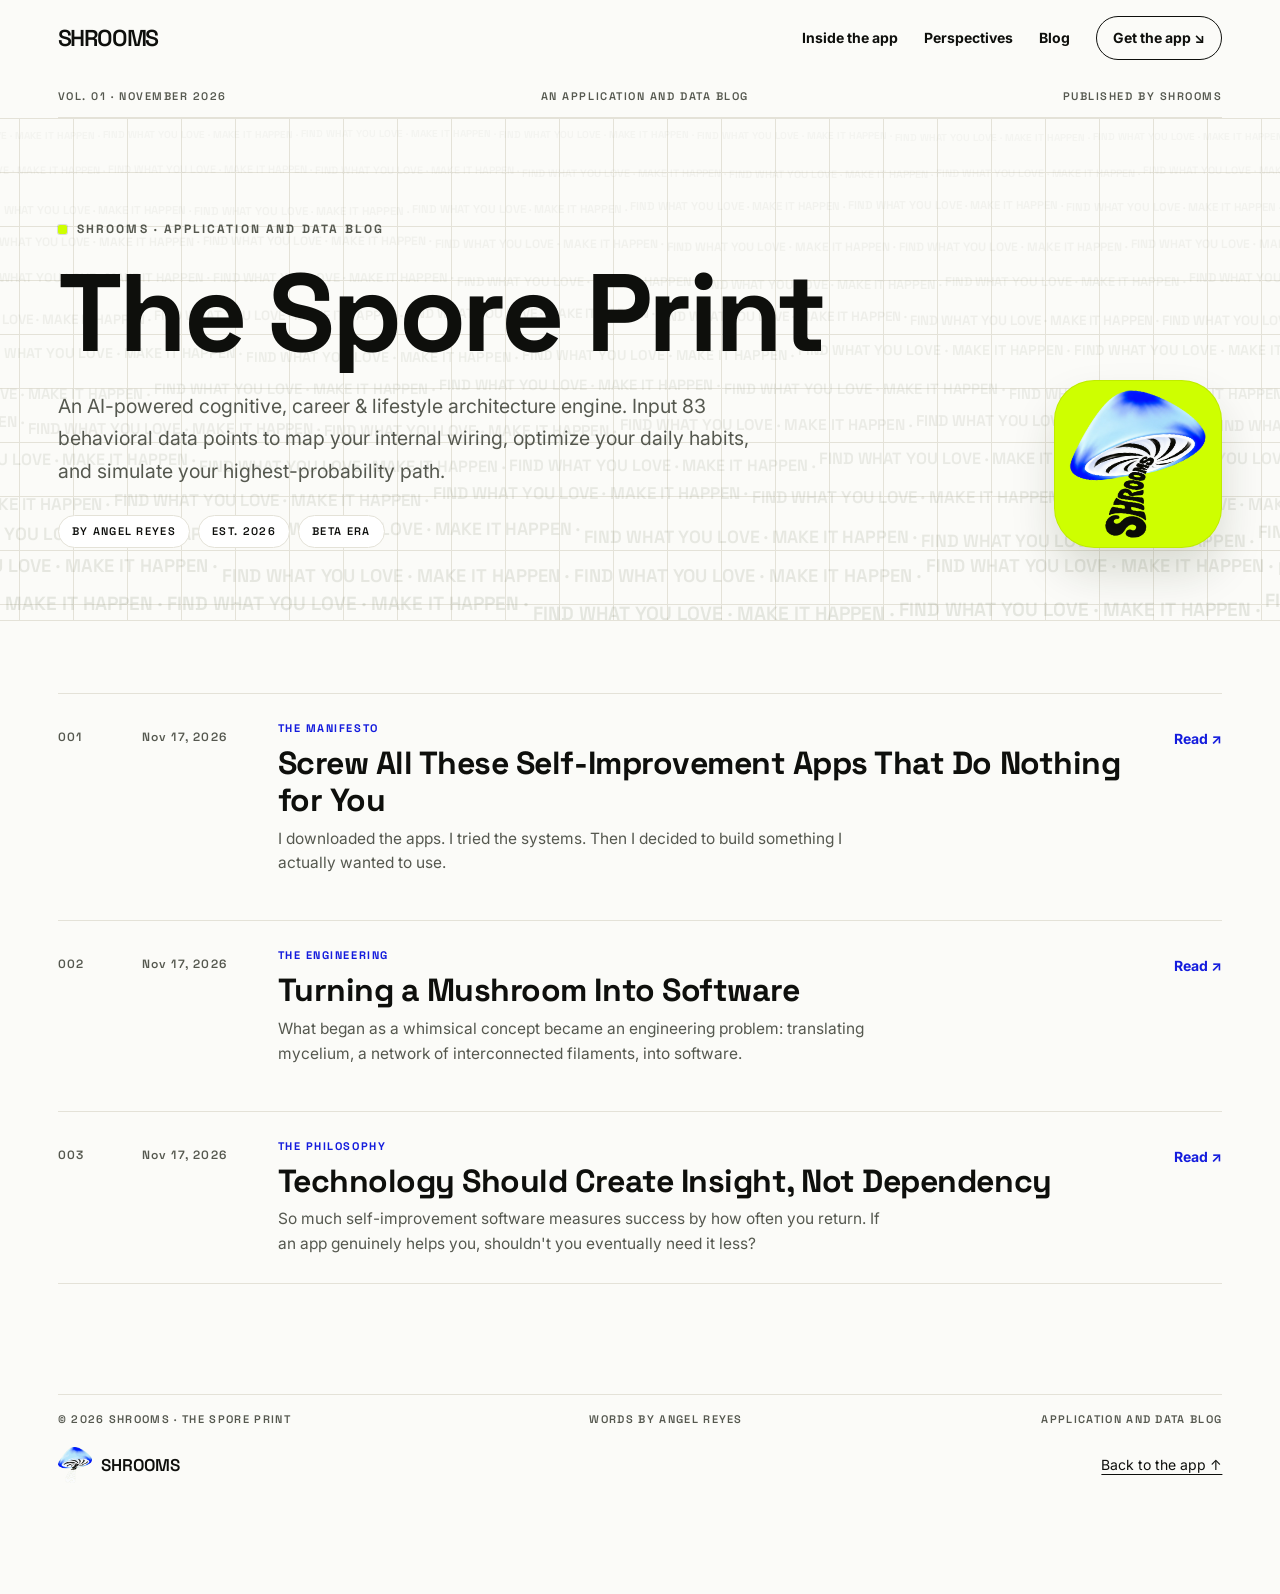
==== commit b97e7af5: "Install Google Tag Manager container GTM-KD65HXVJ on all pages (head snippet plus noscript fallback)" ====
--- a/blog/index.html
+++ b/blog/index.html
@@ -59,8 +59,15 @@
  .colophon { display:flex; justify-content:space-between; gap:16px; flex-wrap:wrap; border-top:1px solid var(--line); padding:16px 0 0; font-family:"Space Grotesk",sans-serif; font-size:11px; font-weight:600; letter-spacing:.12em; text-transform:uppercase; color:var(--muted); }
  @media (max-width:700px) { .post-row2 { grid-template-columns:44px minmax(0,1fr) auto; } .post-row2 .rdate { display:none; } .masthead span:last-child { display:none; } }
 </style>
+<script async src="https://www.googletagmanager.com/gtm.js?id=GTM-KD65HXVJ"></script>
+<script>
+  window.dataLayer = window.dataLayer || [];
+  function gtag(){dataLayer.push(arguments);}
+  gtag('js', new Date());
+</script>
 </head>
 <body>
+<noscript><iframe src="https://www.googletagmanager.com/ns.html?id=GTM-KD65HXVJ" height="0" width="0" style="display:none;visibility:hidden"></iframe></noscript>
 <header class="shell">
 <a class="wordmark" href="../">SHROOMS</a>
 <nav aria-label="Main"><a href="../#preview">Inside the app</a><a class="reviews-nav" href="../#reviews">Perspectives</a><a href="./" aria-current="page">Blog</a><a class="store-link" href="../#download">Get the app ↘</a></nav>
